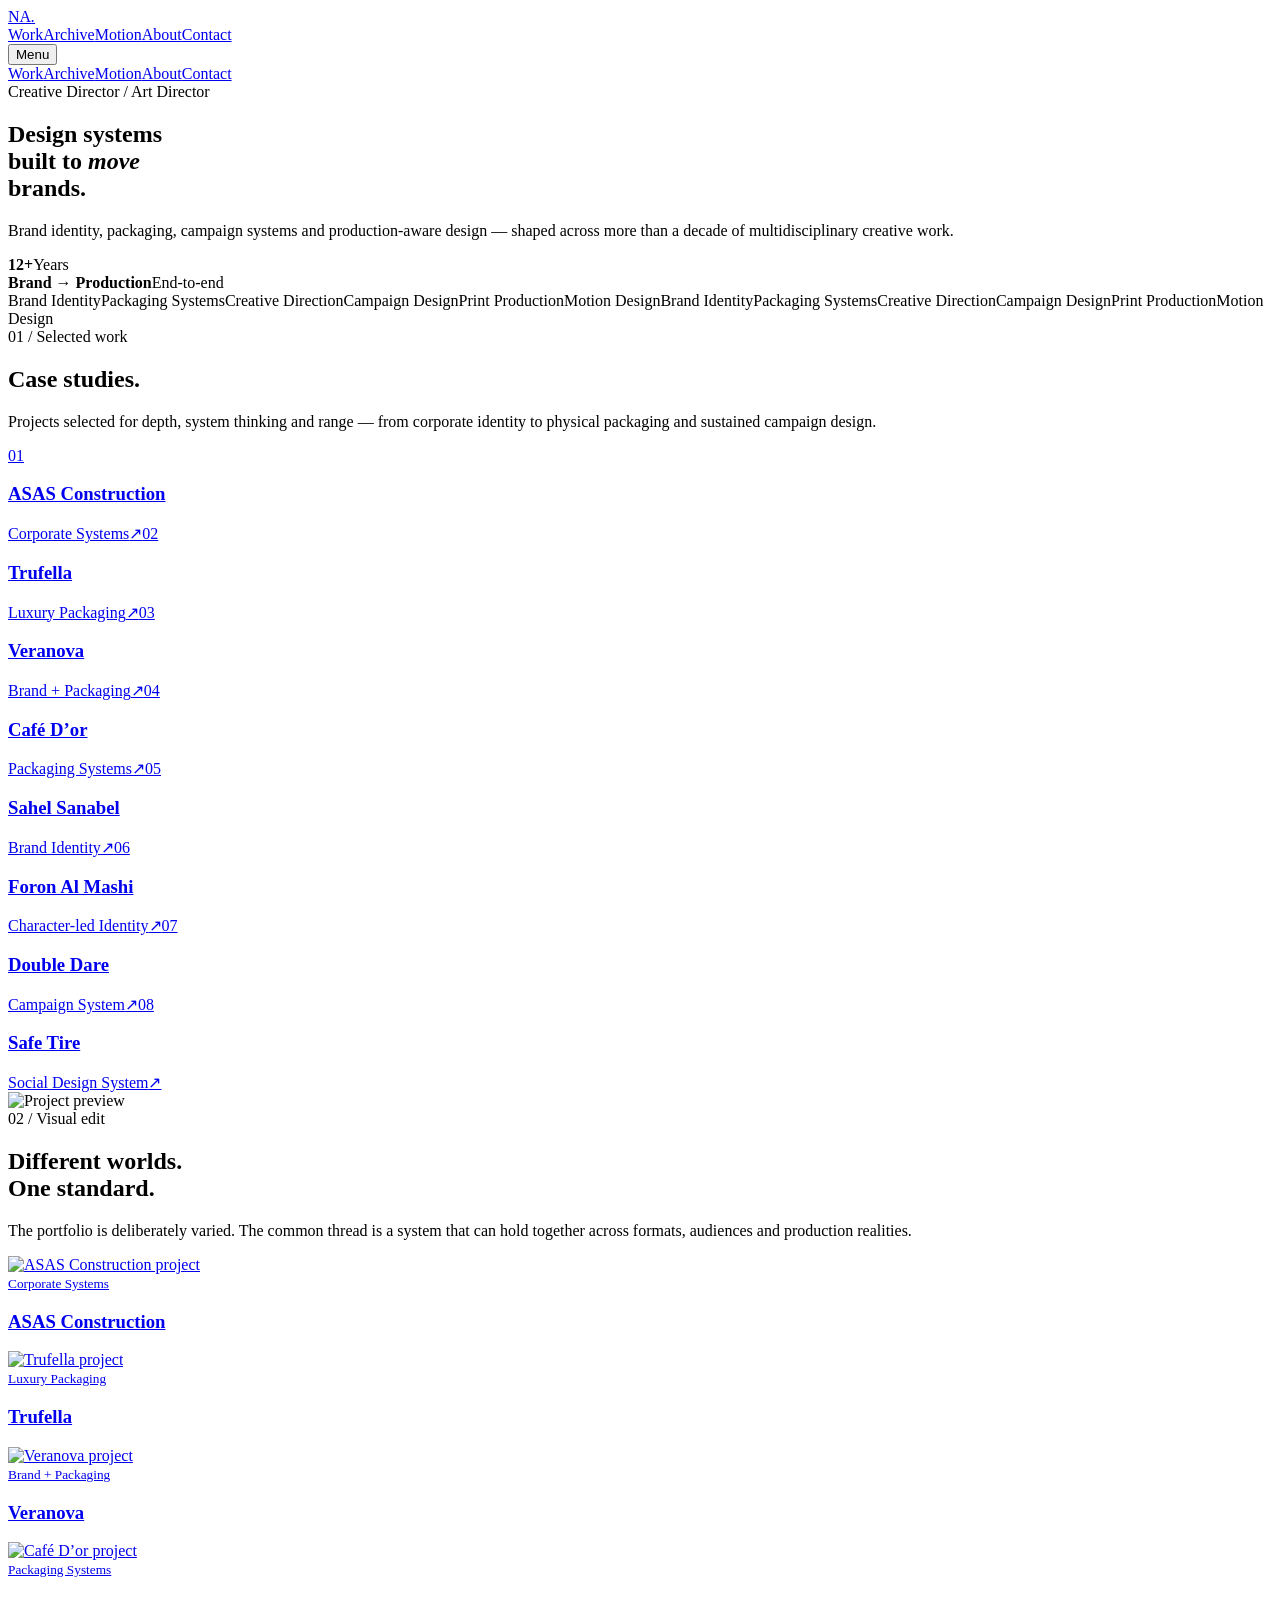
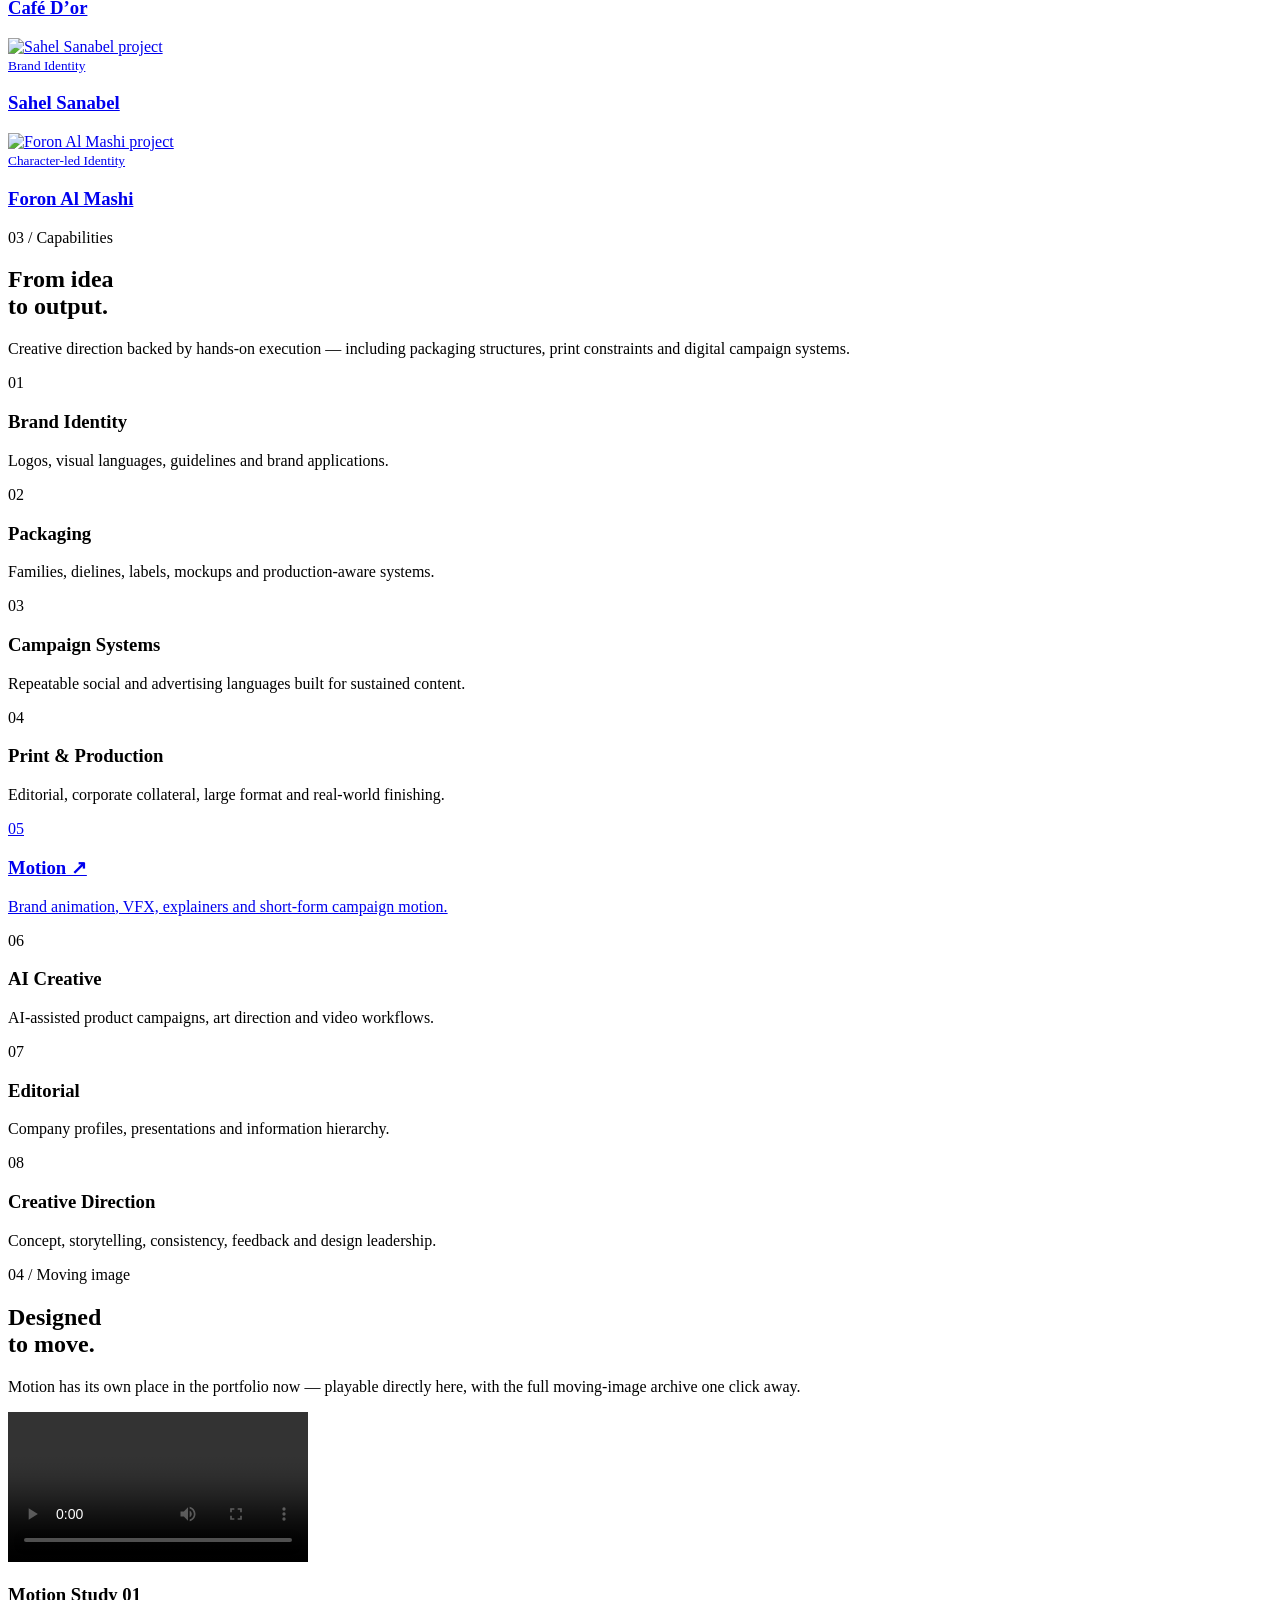
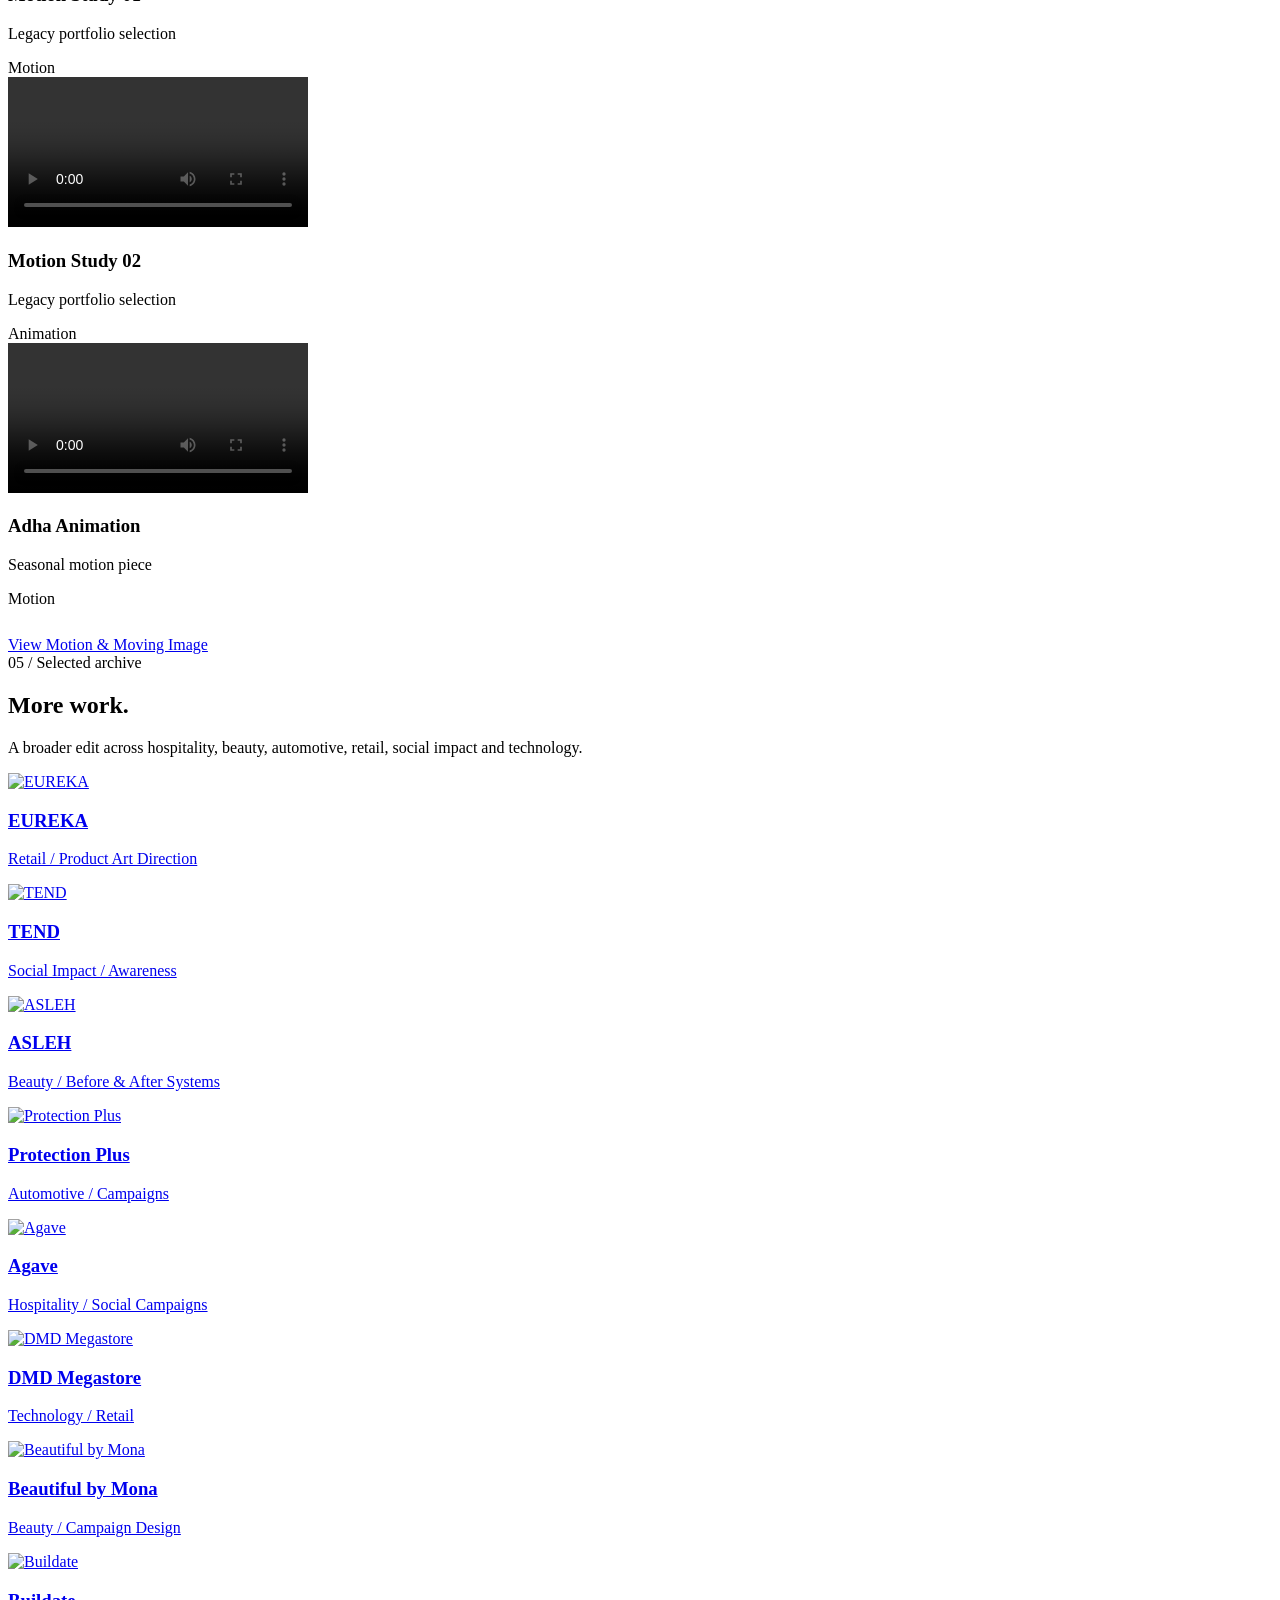
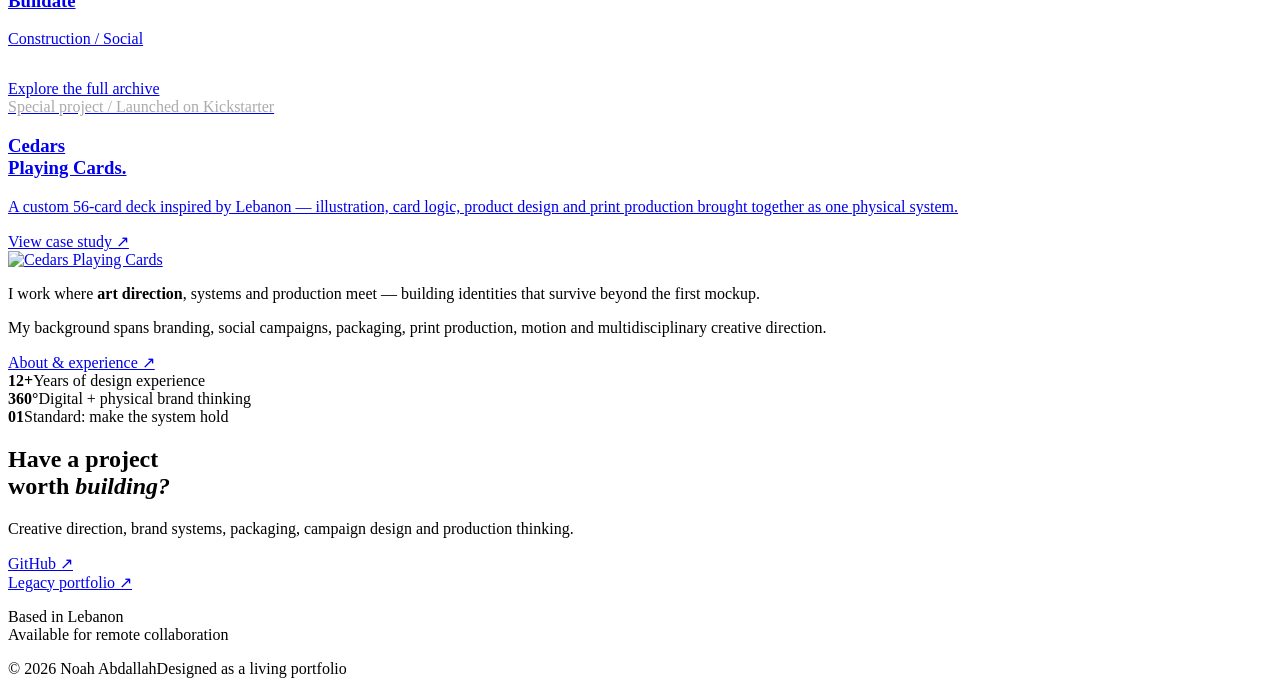
==== index.html @ 5deb1409 "Add files via upload" ====
<!doctype html><html lang="en"><head><meta charset="utf-8"><meta name="viewport" content="width=device-width,initial-scale=1"><title>Noah Abdallah — Creative Director & Art Director</title><meta name="description" content="Portfolio of Noah Abdallah: brand identity, packaging, campaign systems, editorial design and production."><meta name="theme-color" content="#f3f0ea"><link rel="icon" href="assets/favicon.svg" type="image/svg+xml"><link rel="stylesheet" href="assets/css/style.css"><meta property="og:title" content="Noah Abdallah — Creative Director & Art Director"><meta property="og:description" content="Portfolio of Noah Abdallah: brand identity, packaging, campaign systems, editorial design and production."><meta property="og:image" content="assets/img/og-cover.jpg"></head><body><div class="noise"></div><header class="shell nav"><a class="brand" href="index.html">NA<i>.</i></a><nav class="navlinks"><a href="index.html#work">Work</a><a href="archive.html">Archive</a><a href="motion.html">Motion</a><a href="about.html">About</a><a href="index.html#contact">Contact</a></nav><button class="menu-btn" aria-label="Menu">Menu</button></header><nav class="mobile-nav"><a href="index.html#work">Work</a><a href="archive.html">Archive</a><a href="motion.html">Motion</a><a href="about.html">About</a><a href="index.html#contact">Contact</a></nav><main><section class="shell hero"><div><div class="eyebrow">Creative Director / Art Director</div><h1>Design systems<br>built to <em>move</em><br>brands.</h1></div><div></div><div class="hero-foot"><p class="hero-copy">Brand identity, packaging, campaign systems and production-aware design — shaped across more than a decade of multidisciplinary creative work.</p><div class="hero-meta"><div><b>12+</b>Years</div><div><b>Brand → Production</b>End-to-end</div></div></div></section><div class="marquee"><div class="marquee-track"><span>Brand Identity</span><span>Packaging Systems</span><span>Creative Direction</span><span>Campaign Design</span><span>Print Production</span><span>Motion Design</span><span>Brand Identity</span><span>Packaging Systems</span><span>Creative Direction</span><span>Campaign Design</span><span>Print Production</span><span>Motion Design</span></div></div><section class="section shell" id="work"><div class="section-head reveal"><div><div class="section-index">01 / Selected work</div><h2>Case studies.</h2></div><p class="section-intro">Projects selected for depth, system thinking and range — from corporate identity to physical packaging and sustained campaign design.</p></div><div class="project-list"><a class="project-row reveal" href="projects/asas.html" data-preview="assets/img/projects/asas/01-hero.webp"><span class="num">01</span><h3>ASAS Construction</h3><span class="type">Corporate Systems</span><span class="arrow">↗</span></a><a class="project-row reveal" href="projects/trufella.html" data-preview="assets/img/projects/trufella/03-large-box.webp"><span class="num">02</span><h3>Trufella</h3><span class="type">Luxury Packaging</span><span class="arrow">↗</span></a><a class="project-row reveal" href="projects/veranova.html" data-preview="assets/img/projects/veranova/01-hero-packaging.webp"><span class="num">03</span><h3>Veranova</h3><span class="type">Brand + Packaging</span><span class="arrow">↗</span></a><a class="project-row reveal" href="projects/cafe-dor.html" data-preview="assets/img/projects/cafe-dor/01-hero-cups.webp"><span class="num">04</span><h3>Café D’or</h3><span class="type">Packaging Systems</span><span class="arrow">↗</span></a><a class="project-row reveal" href="projects/sahel-sanabel.html" data-preview="assets/img/projects/sahel-sanabel/01-hero.webp"><span class="num">05</span><h3>Sahel Sanabel</h3><span class="type">Brand Identity</span><span class="arrow">↗</span></a><a class="project-row reveal" href="projects/foron-al-mashi.html" data-preview="assets/img/projects/foron-al-mashi/01-hero-system.webp"><span class="num">06</span><h3>Foron Al Mashi</h3><span class="type">Character-led Identity</span><span class="arrow">↗</span></a><a class="project-row reveal" href="projects/double-dare.html" data-preview="assets/img/projects/double-dare/01-watermelon.webp"><span class="num">07</span><h3>Double Dare</h3><span class="type">Campaign System</span><span class="arrow">↗</span></a><a class="project-row reveal" href="projects/safe-tire.html" data-preview="assets/img/projects/safe-tire/01-tire-change.webp"><span class="num">08</span><h3>Safe Tire</h3><span class="type">Social Design System</span><span class="arrow">↗</span></a></div><img class="project-preview" alt="Project preview"></section><section class="section shell"><div class="section-head reveal"><div><div class="section-index">02 / Visual edit</div><h2>Different worlds.<br>One standard.</h2></div><p class="section-intro">The portfolio is deliberately varied. The common thread is a system that can hold together across formats, audiences and production realities.</p></div><div class="feature-grid"><a class="feature-card reveal" href="projects/asas.html"><img loading="lazy" src="assets/img/projects/asas/01-hero.webp" alt="ASAS Construction project"><div class="feature-overlay"><small>Corporate Systems</small><h3>ASAS Construction</h3></div></a><a class="feature-card reveal" href="projects/trufella.html"><img loading="lazy" src="assets/img/projects/trufella/03-large-box.webp" alt="Trufella project"><div class="feature-overlay"><small>Luxury Packaging</small><h3>Trufella</h3></div></a><a class="feature-card reveal" href="projects/veranova.html"><img loading="lazy" src="assets/img/projects/veranova/01-hero-packaging.webp" alt="Veranova project"><div class="feature-overlay"><small>Brand + Packaging</small><h3>Veranova</h3></div></a><a class="feature-card reveal" href="projects/cafe-dor.html"><img loading="lazy" src="assets/img/projects/cafe-dor/01-hero-cups.webp" alt="Café D’or project"><div class="feature-overlay"><small>Packaging Systems</small><h3>Café D’or</h3></div></a><a class="feature-card reveal" href="projects/sahel-sanabel.html"><img loading="lazy" src="assets/img/projects/sahel-sanabel/01-hero.webp" alt="Sahel Sanabel project"><div class="feature-overlay"><small>Brand Identity</small><h3>Sahel Sanabel</h3></div></a><a class="feature-card reveal" href="projects/foron-al-mashi.html"><img loading="lazy" src="assets/img/projects/foron-al-mashi/01-hero-system.webp" alt="Foron Al Mashi project"><div class="feature-overlay"><small>Character-led Identity</small><h3>Foron Al Mashi</h3></div></a></div></section><section class="section shell"><div class="section-head reveal"><div><div class="section-index">03 / Capabilities</div><h2>From idea<br>to output.</h2></div><p class="section-intro">Creative direction backed by hands-on execution — including packaging structures, print constraints and digital campaign systems.</p></div><div class="capabilities"><div class="cap reveal"><span class="n">01</span><div><h3>Brand Identity</h3><p>Logos, visual languages, guidelines and brand applications.</p></div></div><div class="cap reveal"><span class="n">02</span><div><h3>Packaging</h3><p>Families, dielines, labels, mockups and production-aware systems.</p></div></div><div class="cap reveal"><span class="n">03</span><div><h3>Campaign Systems</h3><p>Repeatable social and advertising languages built for sustained content.</p></div></div><div class="cap reveal"><span class="n">04</span><div><h3>Print & Production</h3><p>Editorial, corporate collateral, large format and real-world finishing.</p></div></div><a class="cap reveal" href="motion.html"><span class="n">05</span><div><h3>Motion ↗</h3><p>Brand animation, VFX, explainers and short-form campaign motion.</p></div></a><div class="cap reveal"><span class="n">06</span><div><h3>AI Creative</h3><p>AI-assisted product campaigns, art direction and video workflows.</p></div></div><div class="cap reveal"><span class="n">07</span><div><h3>Editorial</h3><p>Company profiles, presentations and information hierarchy.</p></div></div><div class="cap reveal"><span class="n">08</span><div><h3>Creative Direction</h3><p>Concept, storytelling, consistency, feedback and design leadership.</p></div></div></div></section><section class="section shell" id="motion"><div class="section-head reveal"><div><div class="section-index">04 / Moving image</div><h2>Designed<br>to move.</h2></div><p class="section-intro">Motion has its own place in the portfolio now — playable directly here, with the full moving-image archive one click away.</p></div><div class="motion-showcase"><article class="motion-card featured reveal"><div class="motion-media"><video controls playsinline preload="metadata" src="https://kozoo7.github.io/my-portfolio/1st-.mp4"></video></div><div class="motion-info"><div><h3>Motion Study 01</h3><p>Legacy portfolio selection</p></div><span class="motion-badge">Motion</span></div></article><article class="motion-card reveal"><div class="motion-media"><video controls playsinline preload="metadata" src="https://kozoo7.github.io/my-portfolio/ADD_3.mp4"></video></div><div class="motion-info"><div><h3>Motion Study 02</h3><p>Legacy portfolio selection</p></div><span class="motion-badge">Animation</span></div></article><article class="motion-card reveal"><div class="motion-media"><video controls playsinline preload="metadata" src="https://kozoo7.github.io/my-portfolio/Adha%20Animation%202.mp4"></video></div><div class="motion-info"><div><h3>Adha Animation</h3><p>Seasonal motion piece</p></div><span class="motion-badge">Motion</span></div></article></div><div style="margin-top:28px"><a class="button dark" href="motion.html"><span class="dot"></span>View Motion & Moving Image</a></div></section><section class="section shell"><div class="section-head reveal"><div><div class="section-index">05 / Selected archive</div><h2>More work.</h2></div><p class="section-intro">A broader edit across hospitality, beauty, automotive, retail, social impact and technology.</p></div><div class="archive-grid"><a class="archive-card reveal" href="archive.html#eurika"><div class="thumb"><img loading="lazy" src="assets/img/projects/eurika/01-decor-01.webp" alt="EUREKA"></div><div class="archive-info"><h3>EUREKA</h3><p>Retail / Product Art Direction</p></div></a><a class="archive-card reveal" href="archive.html#tend"><div class="thumb"><img loading="lazy" src="assets/img/projects/tend/01-awareness-01.webp" alt="TEND"></div><div class="archive-info"><h3>TEND</h3><p>Social Impact / Awareness</p></div></a><a class="archive-card reveal" href="archive.html#asleh"><div class="thumb"><img loading="lazy" src="assets/img/projects/asleh/01-microblading.webp" alt="ASLEH"></div><div class="archive-info"><h3>ASLEH</h3><p>Beauty / Before & After Systems</p></div></a><a class="archive-card reveal" href="archive.html#protection-plus"><div class="thumb"><img loading="lazy" src="assets/img/projects/protection-plus/01-ppf.webp" alt="Protection Plus"></div><div class="archive-info"><h3>Protection Plus</h3><p>Automotive / Campaigns</p></div></a><a class="archive-card reveal" href="archive.html#agave"><div class="thumb"><img loading="lazy" src="assets/img/projects/agave/01-campaign-01.webp" alt="Agave"></div><div class="archive-info"><h3>Agave</h3><p>Hospitality / Social Campaigns</p></div></a><a class="archive-card reveal" href="archive.html#dmd"><div class="thumb"><img loading="lazy" src="assets/img/projects/dmd/01-meta-quest.webp" alt="DMD Megastore"></div><div class="archive-info"><h3>DMD Megastore</h3><p>Technology / Retail</p></div></a><a class="archive-card reveal" href="archive.html#beautiful-mona"><div class="thumb"><img loading="lazy" src="assets/img/projects/beautiful-mona/01-hair-01.webp" alt="Beautiful by Mona"></div><div class="archive-info"><h3>Beautiful by Mona</h3><p>Beauty / Campaign Design</p></div></a><a class="archive-card reveal" href="archive.html#buildate"><div class="thumb"><img loading="lazy" src="assets/img/projects/buildate/01-poster.webp" alt="Buildate"></div><div class="archive-info"><h3>Buildate</h3><p>Construction / Social</p></div></a></div><div style="margin-top:32px"><a class="button dark" href="archive.html"><span class="dot"></span>Explore the full archive</a></div></section><section class="section shell"><a class="special reveal cedars-feature" href="playing-cards.html"><div class="special-copy"><div><div class="section-index" style="color:#aaa">Special project / Launched on Kickstarter</div><h3>Cedars<br>Playing Cards.</h3><p>A custom 56-card deck inspired by Lebanon — illustration, card logic, product design and print production brought together as one physical system.</p></div><span class="button">View case study ↗</span></div><div class="special-visual cedars-feature-visual"><img src="https://www.playingcards.net/assets/images/Premium%20Gilded%20Cedar%20Playing%20Cards%205.png" alt="Cedars Playing Cards" referrerpolicy="no-referrer"></div></a></section><section class="section shell"><div class="about-grid"><p class="big-copy reveal">I work where <strong>art direction</strong>, systems and production meet — building identities that survive beyond the first mockup.</p><div class="about-side reveal"><p>My background spans branding, social campaigns, packaging, print production, motion and multidisciplinary creative direction.</p><a class="button" href="about.html">About & experience ↗</a></div></div><div class="stats reveal"><div class="stat"><b>12+</b><span>Years of design experience</span></div><div class="stat"><b>360°</b><span>Digital + physical brand thinking</span></div><div class="stat"><b>01</b><span>Standard: make the system hold</span></div></div></section></main><footer class="footer" id="contact"><div class="shell"><h2>Have a project<br>worth <i>building?</i></h2><div class="footer-grid"><div><p>Creative direction, brand systems, packaging, campaign design and production thinking.</p></div><div><a href="https://github.com/kozoo7" target="_blank" rel="noreferrer">GitHub ↗</a><br><a href="https://kozoo7.github.io/my-portfolio/" target="_blank" rel="noreferrer">Legacy portfolio ↗</a></div><div><p>Based in Lebanon<br>Available for remote collaboration</p></div></div><div class="footer-bottom"><span>© 2026 Noah Abdallah</span><span>Designed as a living portfolio</span></div></div></footer><script src="assets/js/main.js"></script></body></html>
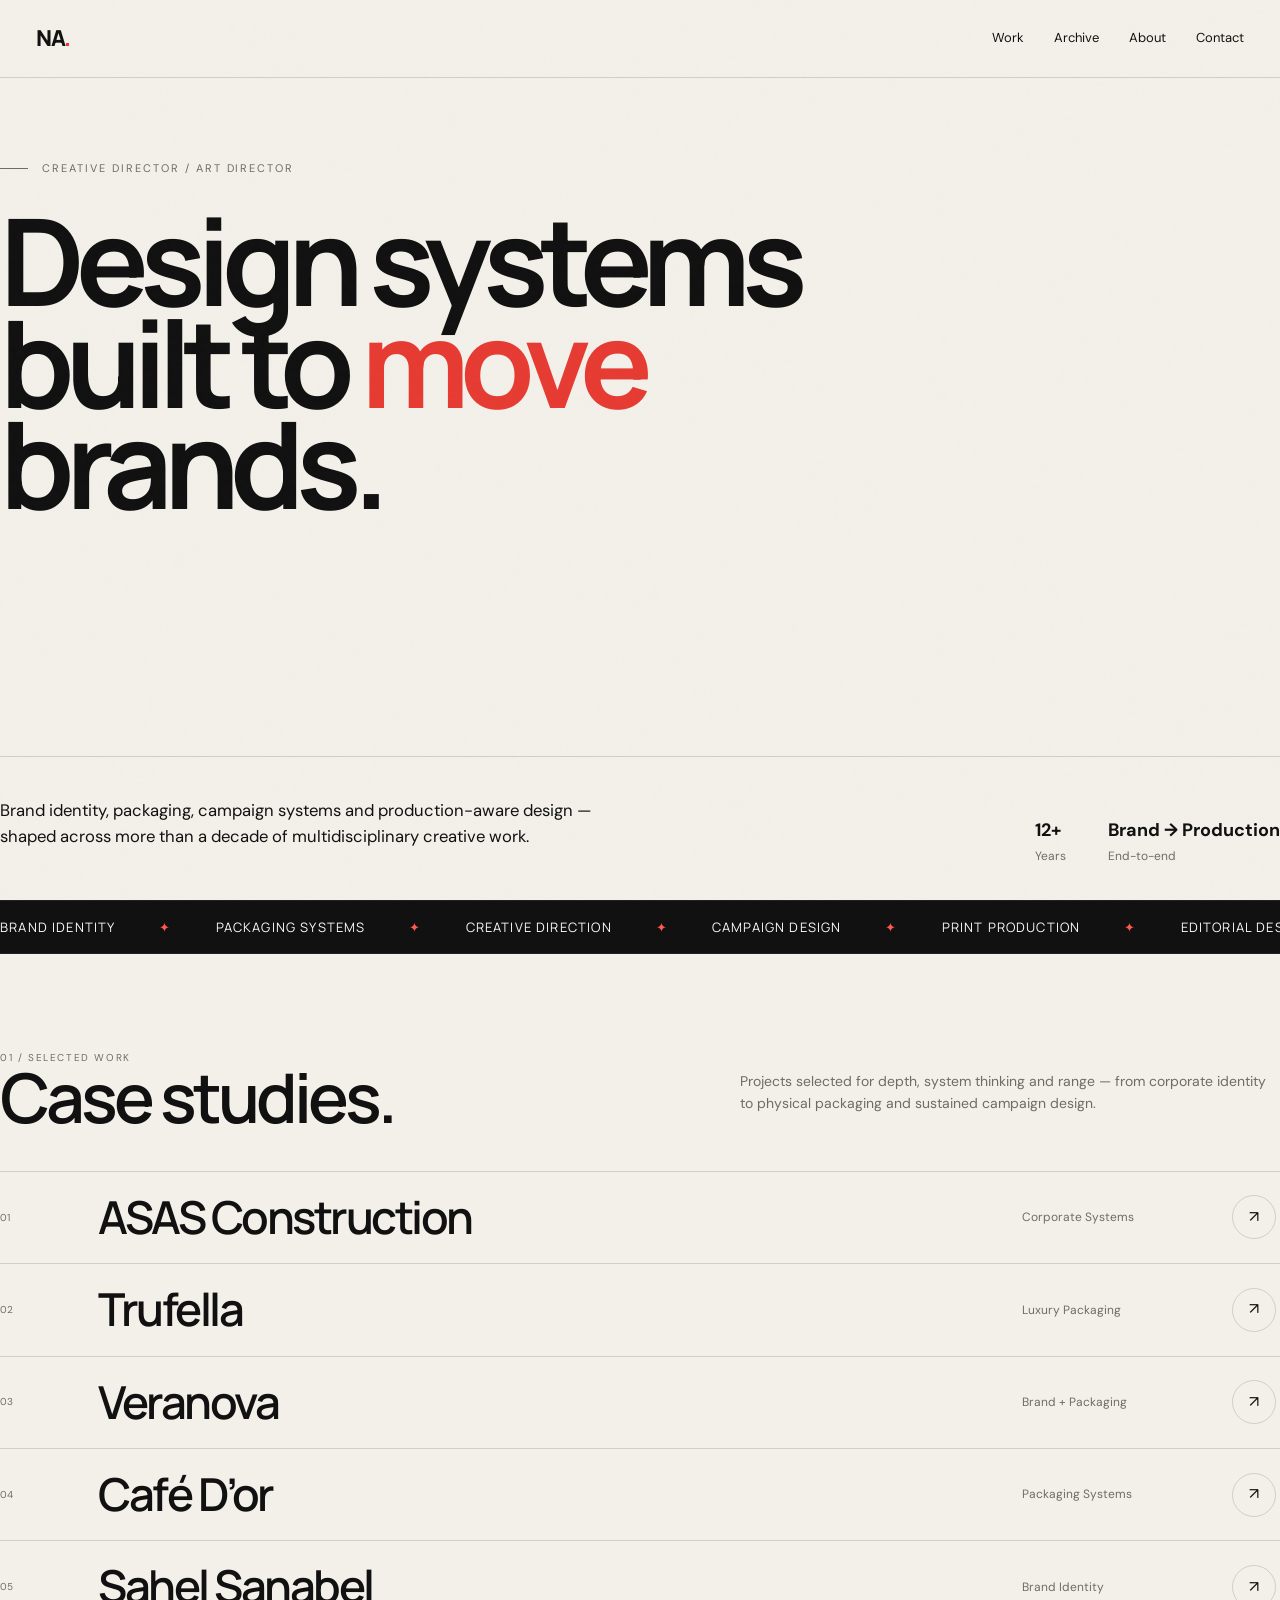
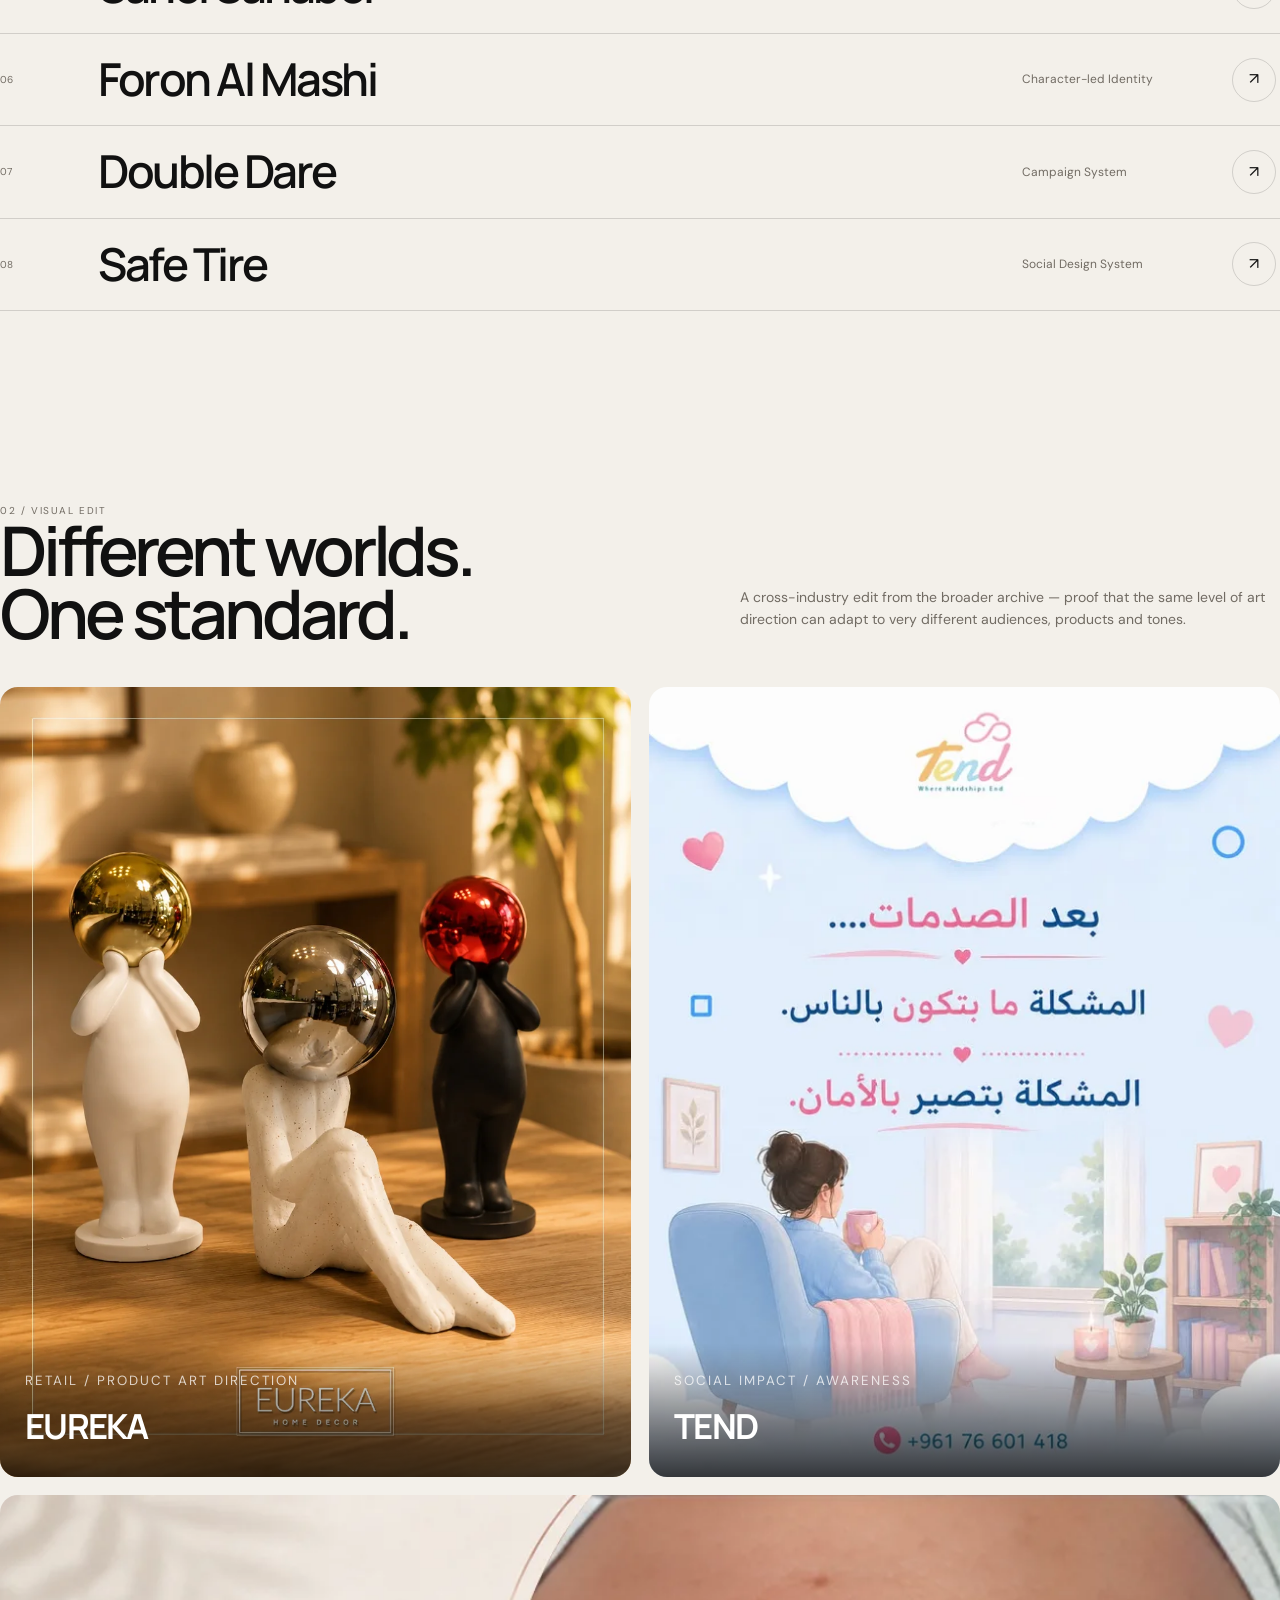
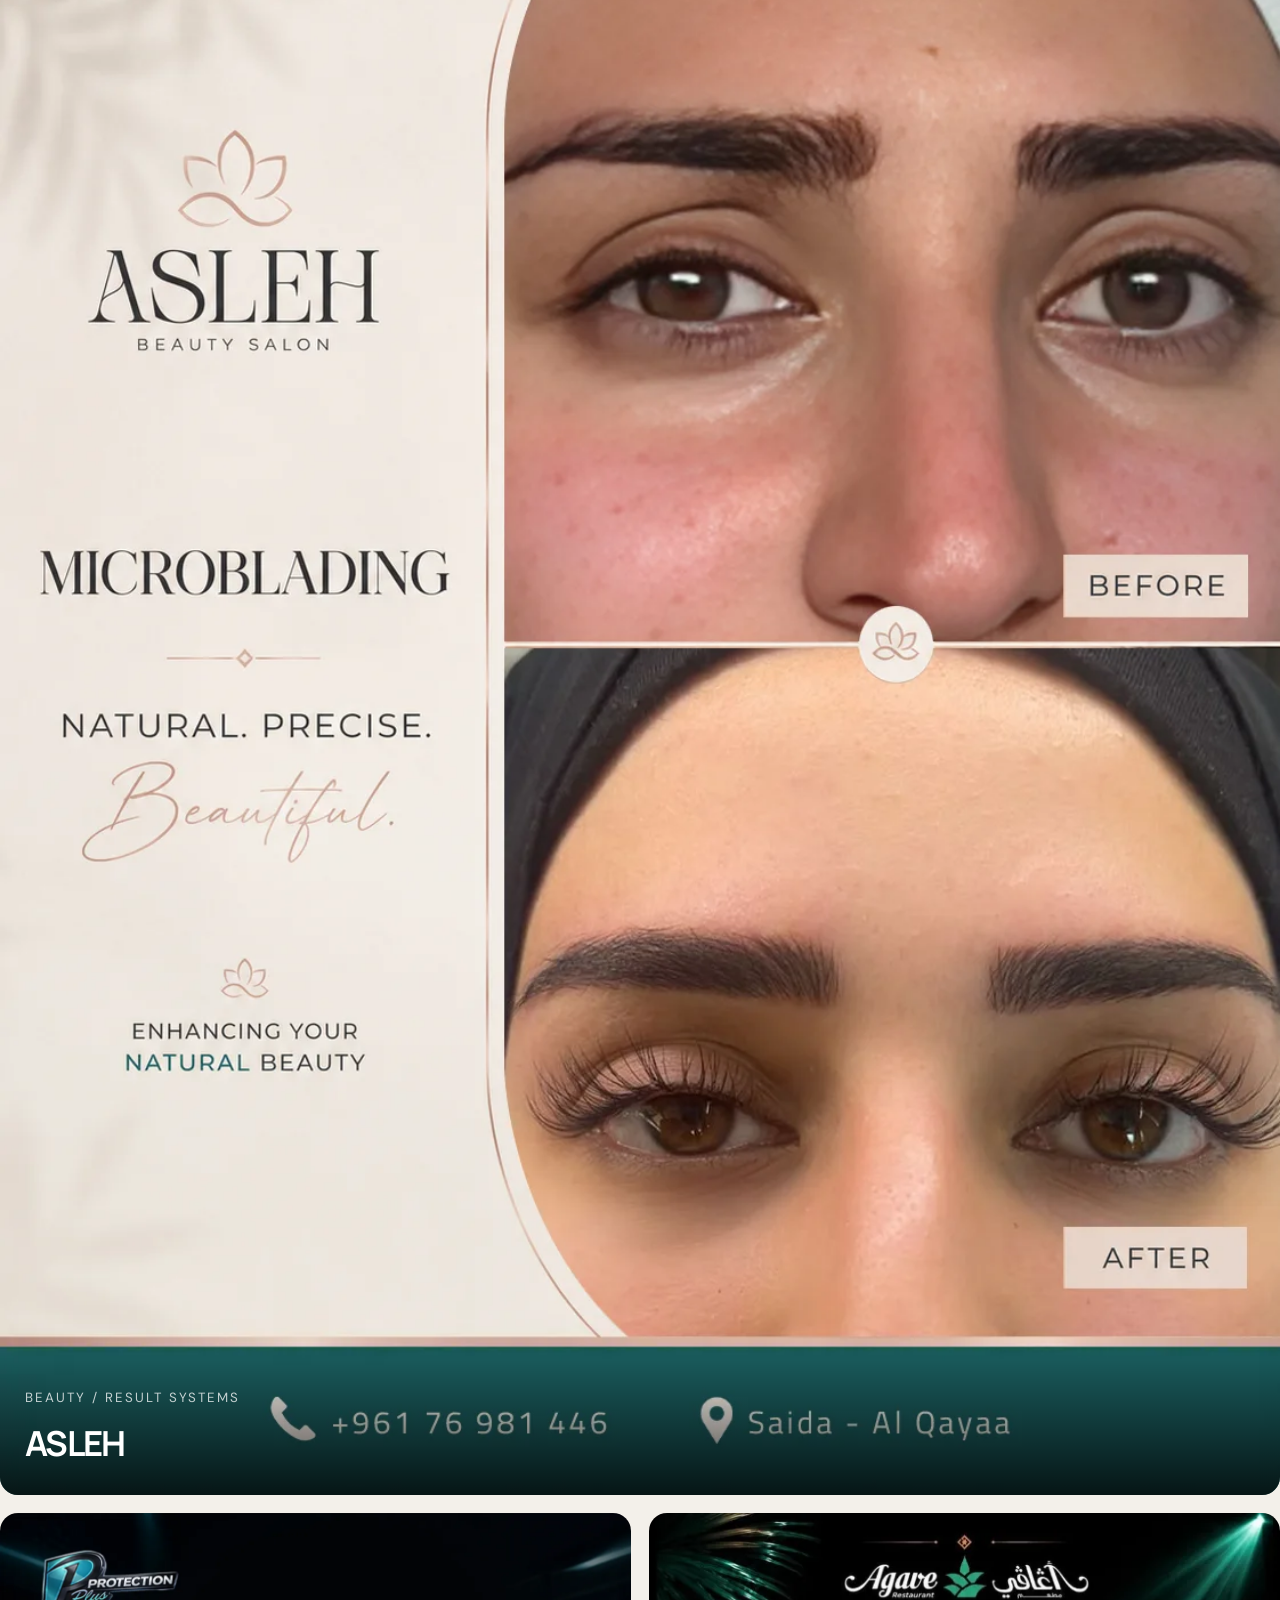
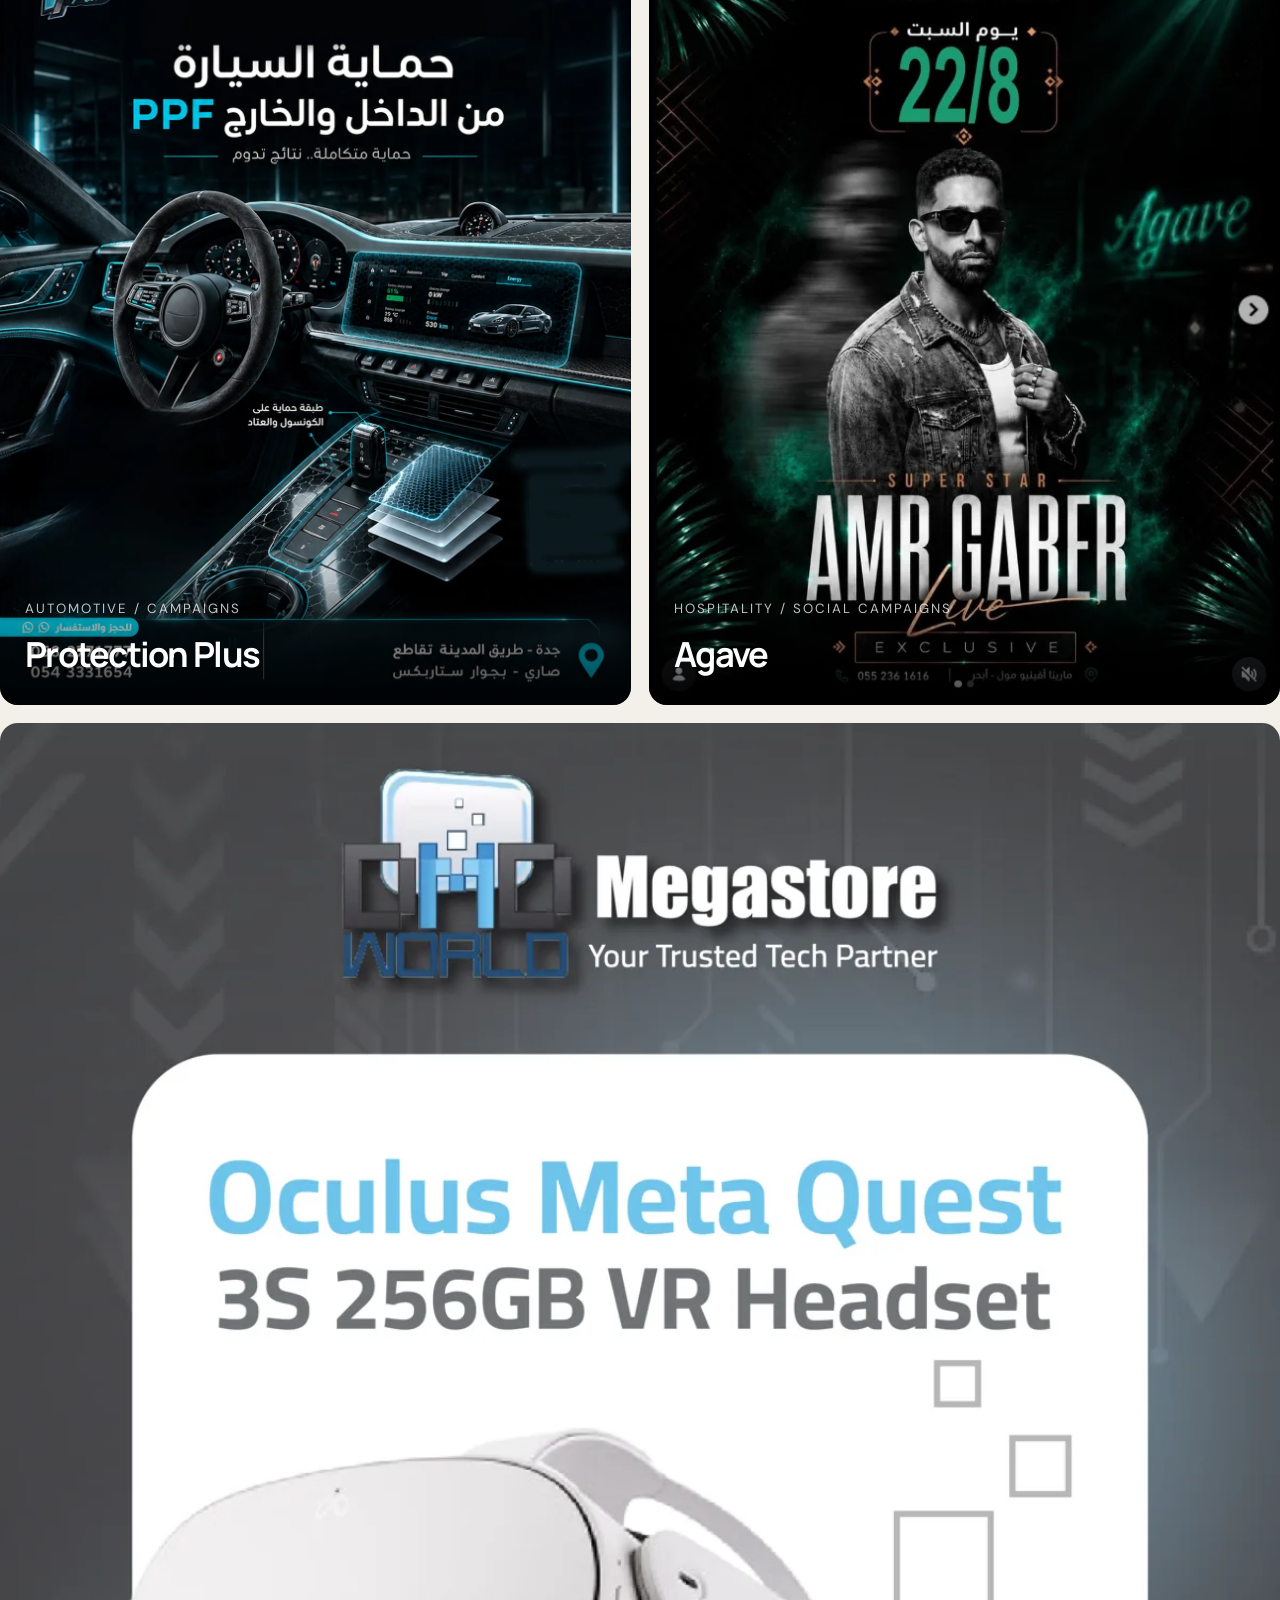
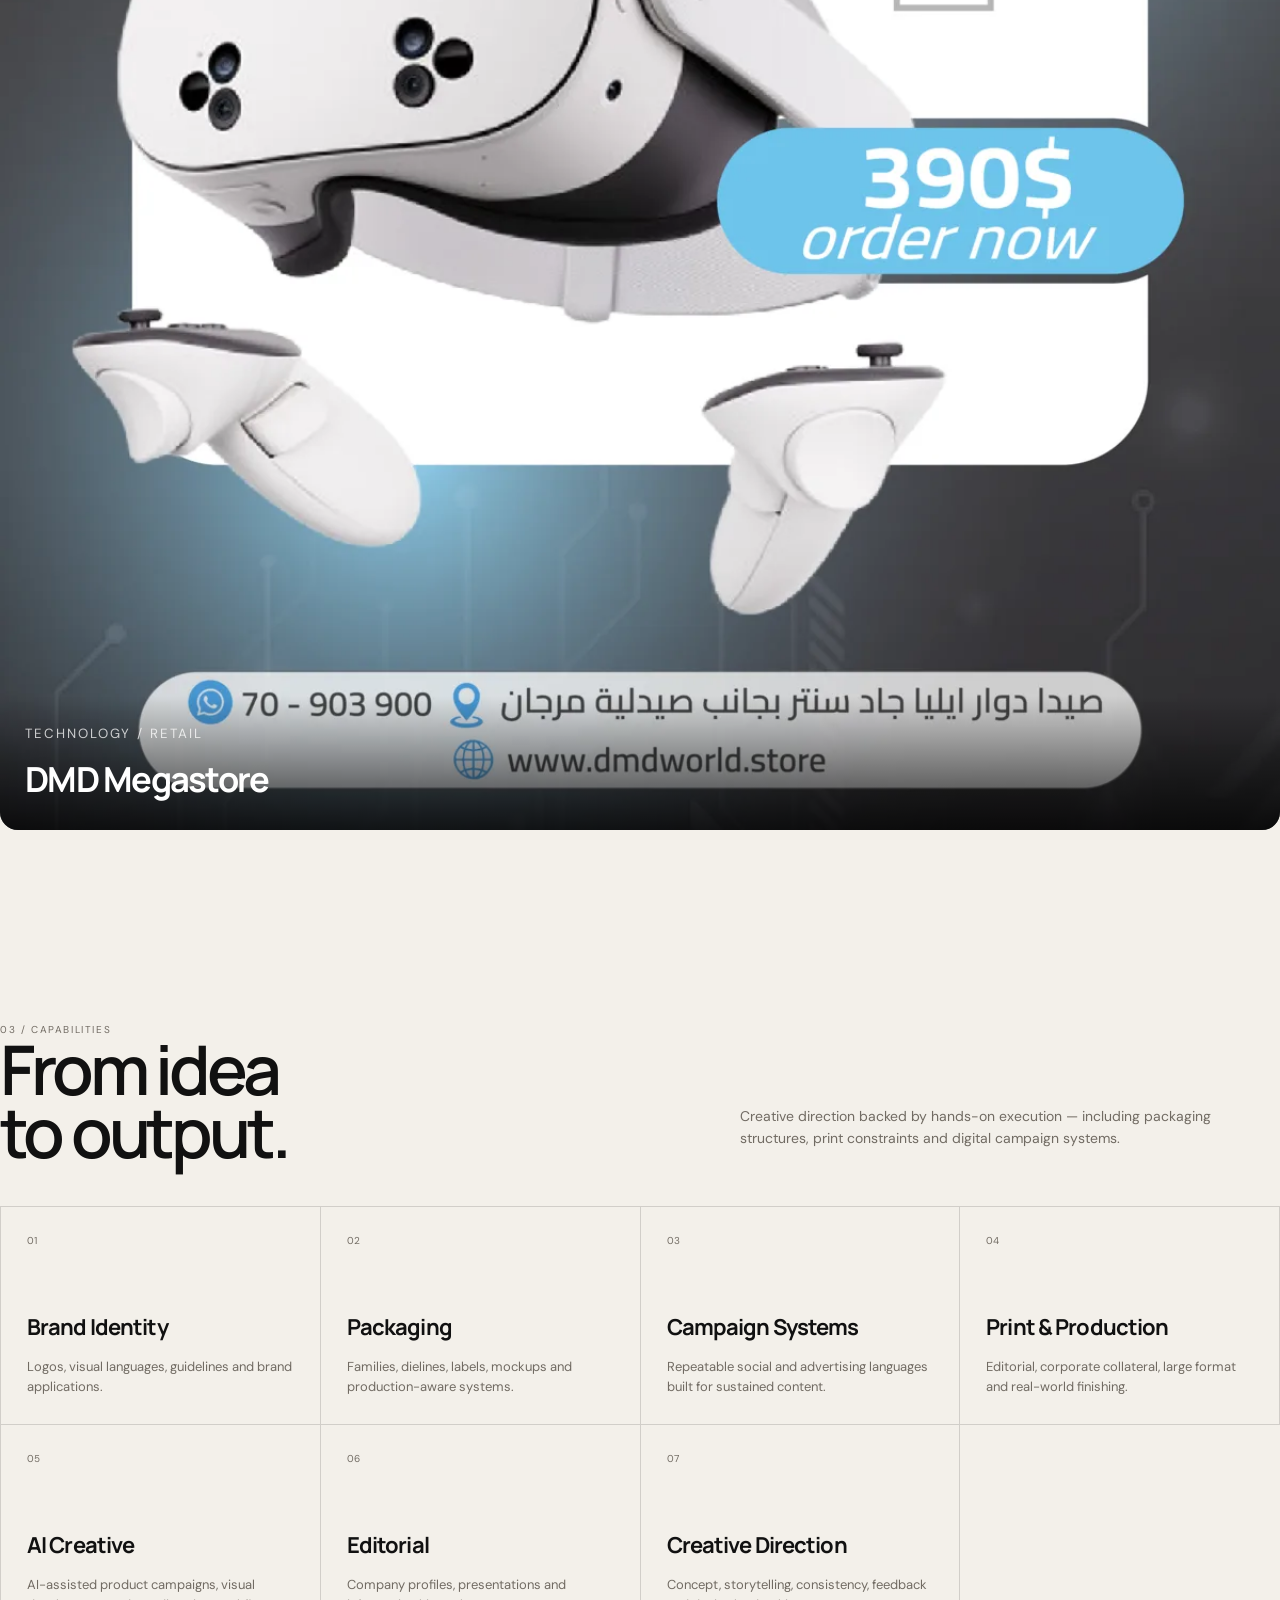
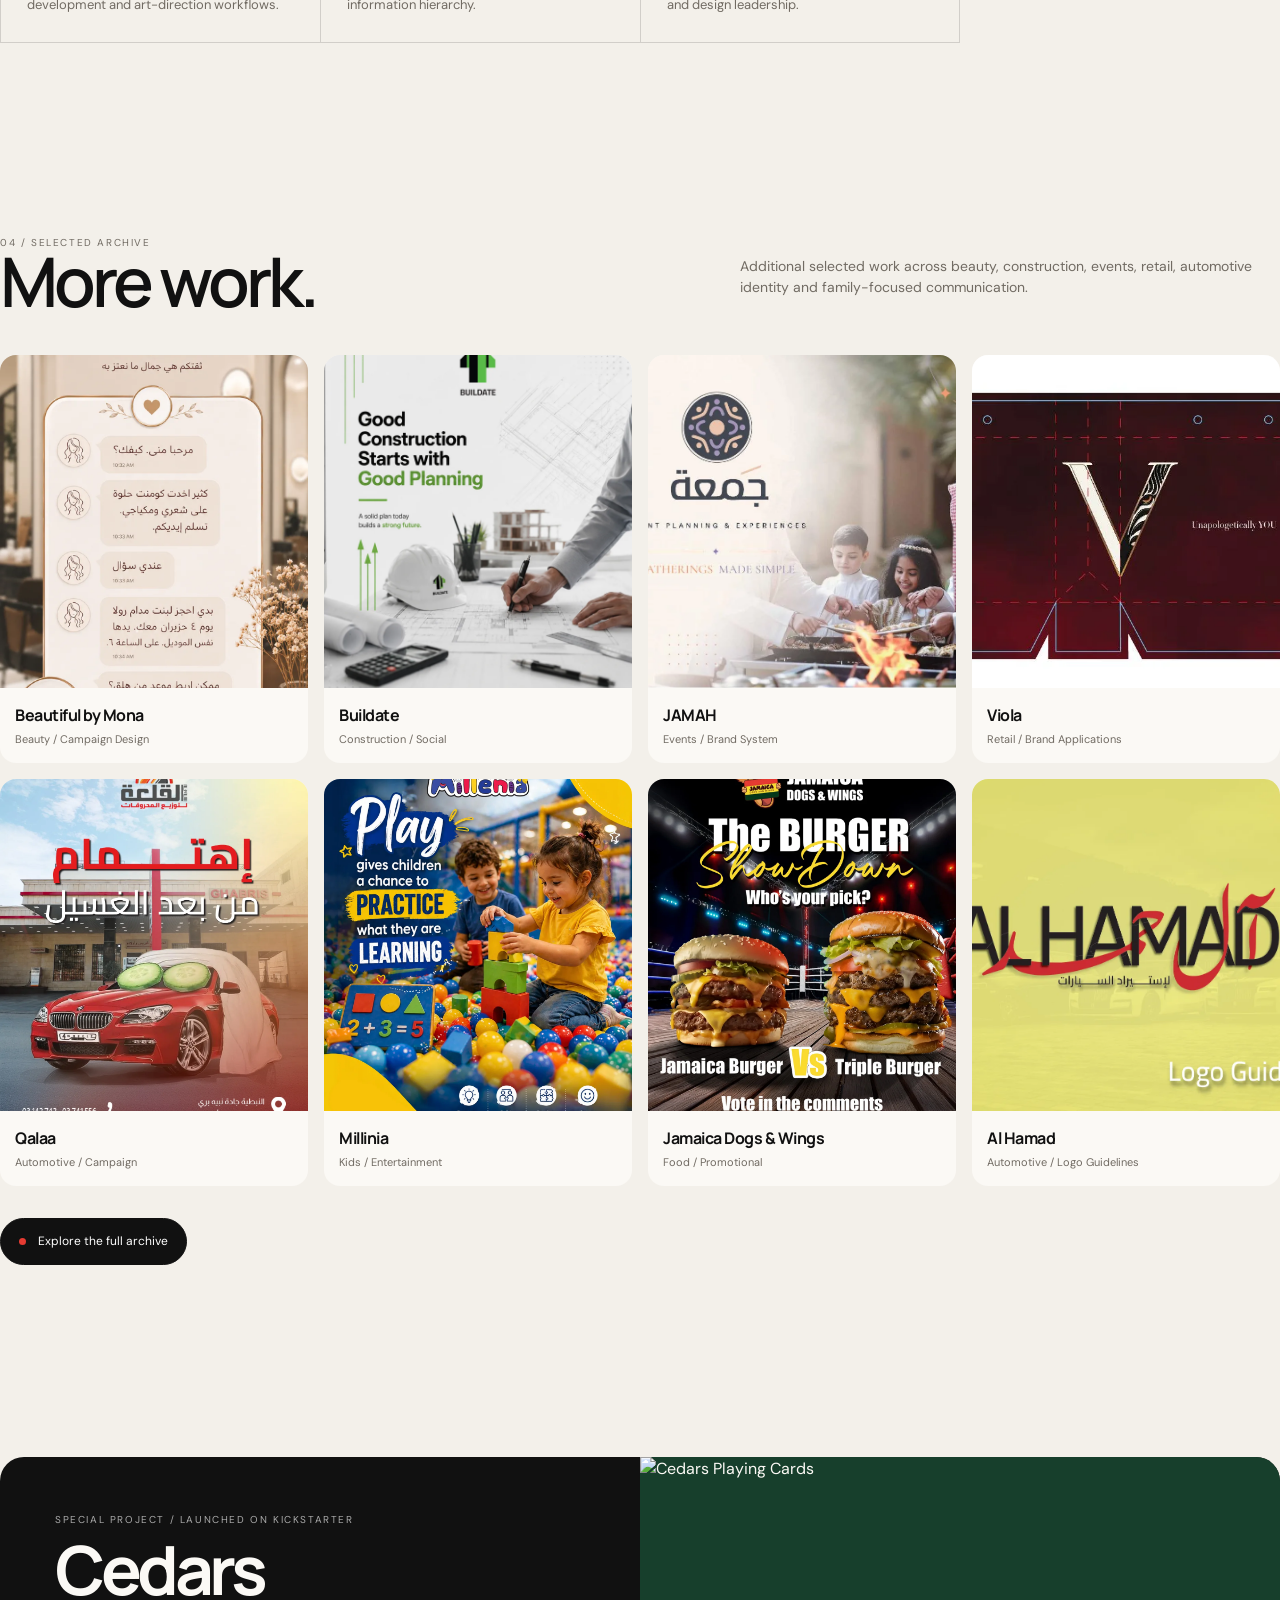
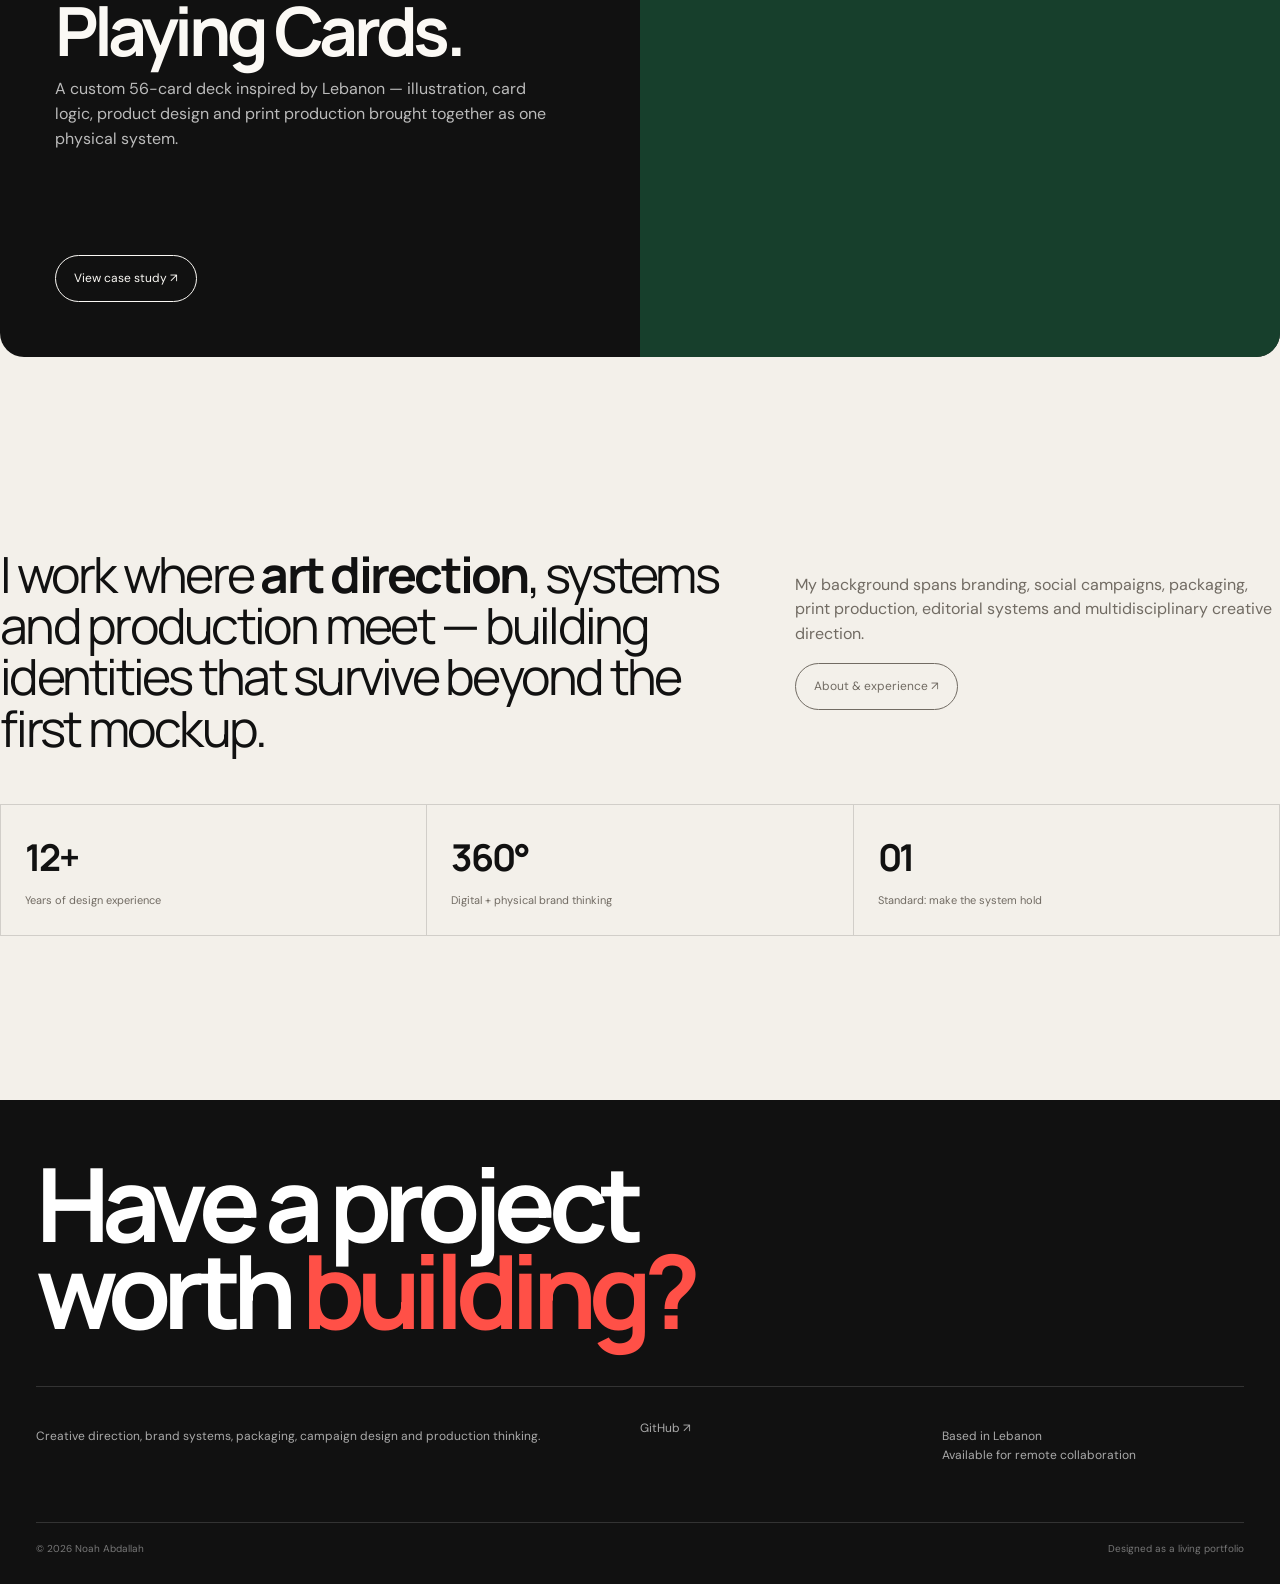
==== commit a3bbdc0a: "Add files via upload" ====
--- a/index.html
+++ b/index.html
@@ -1 +1,3 @@
-<!doctype html><html lang="en"><head><meta charset="utf-8"><meta name="viewport" content="width=device-width,initial-scale=1"><title>Noah Abdallah — Creative Director & Art Director</title><meta name="description" content="Portfolio of Noah Abdallah: brand identity, packaging, campaign systems, editorial design and production."><meta name="theme-color" content="#f3f0ea"><link rel="icon" href="assets/favicon.svg" type="image/svg+xml"><link rel="stylesheet" href="assets/css/style.css"><meta property="og:title" content="Noah Abdallah — Creative Director & Art Director"><meta property="og:description" content="Portfolio of Noah Abdallah: brand identity, packaging, campaign systems, editorial design and production."><meta property="og:image" content="assets/img/og-cover.jpg"></head><body><div class="noise"></div><header class="shell nav"><a class="brand" href="index.html">NA<i>.</i></a><nav class="navlinks"><a href="index.html#work">Work</a><a href="archive.html">Archive</a><a href="motion.html">Motion</a><a href="about.html">About</a><a href="index.html#contact">Contact</a></nav><button class="menu-btn" aria-label="Menu">Menu</button></header><nav class="mobile-nav"><a href="index.html#work">Work</a><a href="archive.html">Archive</a><a href="motion.html">Motion</a><a href="about.html">About</a><a href="index.html#contact">Contact</a></nav><main><section class="shell hero"><div><div class="eyebrow">Creative Director / Art Director</div><h1>Design systems<br>built to <em>move</em><br>brands.</h1></div><div></div><div class="hero-foot"><p class="hero-copy">Brand identity, packaging, campaign systems and production-aware design — shaped across more than a decade of multidisciplinary creative work.</p><div class="hero-meta"><div><b>12+</b>Years</div><div><b>Brand → Production</b>End-to-end</div></div></div></section><div class="marquee"><div class="marquee-track"><span>Brand Identity</span><span>Packaging Systems</span><span>Creative Direction</span><span>Campaign Design</span><span>Print Production</span><span>Motion Design</span><span>Brand Identity</span><span>Packaging Systems</span><span>Creative Direction</span><span>Campaign Design</span><span>Print Production</span><span>Motion Design</span></div></div><section class="section shell" id="work"><div class="section-head reveal"><div><div class="section-index">01 / Selected work</div><h2>Case studies.</h2></div><p class="section-intro">Projects selected for depth, system thinking and range — from corporate identity to physical packaging and sustained campaign design.</p></div><div class="project-list"><a class="project-row reveal" href="projects/asas.html" data-preview="assets/img/projects/asas/01-hero.webp"><span class="num">01</span><h3>ASAS Construction</h3><span class="type">Corporate Systems</span><span class="arrow">↗</span></a><a class="project-row reveal" href="projects/trufella.html" data-preview="assets/img/projects/trufella/03-large-box.webp"><span class="num">02</span><h3>Trufella</h3><span class="type">Luxury Packaging</span><span class="arrow">↗</span></a><a class="project-row reveal" href="projects/veranova.html" data-preview="assets/img/projects/veranova/01-hero-packaging.webp"><span class="num">03</span><h3>Veranova</h3><span class="type">Brand + Packaging</span><span class="arrow">↗</span></a><a class="project-row reveal" href="projects/cafe-dor.html" data-preview="assets/img/projects/cafe-dor/01-hero-cups.webp"><span class="num">04</span><h3>Café D’or</h3><span class="type">Packaging Systems</span><span class="arrow">↗</span></a><a class="project-row reveal" href="projects/sahel-sanabel.html" data-preview="assets/img/projects/sahel-sanabel/01-hero.webp"><span class="num">05</span><h3>Sahel Sanabel</h3><span class="type">Brand Identity</span><span class="arrow">↗</span></a><a class="project-row reveal" href="projects/foron-al-mashi.html" data-preview="assets/img/projects/foron-al-mashi/01-hero-system.webp"><span class="num">06</span><h3>Foron Al Mashi</h3><span class="type">Character-led Identity</span><span class="arrow">↗</span></a><a class="project-row reveal" href="projects/double-dare.html" data-preview="assets/img/projects/double-dare/01-watermelon.webp"><span class="num">07</span><h3>Double Dare</h3><span class="type">Campaign System</span><span class="arrow">↗</span></a><a class="project-row reveal" href="projects/safe-tire.html" data-preview="assets/img/projects/safe-tire/01-tire-change.webp"><span class="num">08</span><h3>Safe Tire</h3><span class="type">Social Design System</span><span class="arrow">↗</span></a></div><img class="project-preview" alt="Project preview"></section><section class="section shell"><div class="section-head reveal"><div><div class="section-index">02 / Visual edit</div><h2>Different worlds.<br>One standard.</h2></div><p class="section-intro">The portfolio is deliberately varied. The common thread is a system that can hold together across formats, audiences and production realities.</p></div><div class="feature-grid"><a class="feature-card reveal" href="projects/asas.html"><img loading="lazy" src="assets/img/projects/asas/01-hero.webp" alt="ASAS Construction project"><div class="feature-overlay"><small>Corporate Systems</small><h3>ASAS Construction</h3></div></a><a class="feature-card reveal" href="projects/trufella.html"><img loading="lazy" src="assets/img/projects/trufella/03-large-box.webp" alt="Trufella project"><div class="feature-overlay"><small>Luxury Packaging</small><h3>Trufella</h3></div></a><a class="feature-card reveal" href="projects/veranova.html"><img loading="lazy" src="assets/img/projects/veranova/01-hero-packaging.webp" alt="Veranova project"><div class="feature-overlay"><small>Brand + Packaging</small><h3>Veranova</h3></div></a><a class="feature-card reveal" href="projects/cafe-dor.html"><img loading="lazy" src="assets/img/projects/cafe-dor/01-hero-cups.webp" alt="Café D’or project"><div class="feature-overlay"><small>Packaging Systems</small><h3>Café D’or</h3></div></a><a class="feature-card reveal" href="projects/sahel-sanabel.html"><img loading="lazy" src="assets/img/projects/sahel-sanabel/01-hero.webp" alt="Sahel Sanabel project"><div class="feature-overlay"><small>Brand Identity</small><h3>Sahel Sanabel</h3></div></a><a class="feature-card reveal" href="projects/foron-al-mashi.html"><img loading="lazy" src="assets/img/projects/foron-al-mashi/01-hero-system.webp" alt="Foron Al Mashi project"><div class="feature-overlay"><small>Character-led Identity</small><h3>Foron Al Mashi</h3></div></a></div></section><section class="section shell"><div class="section-head reveal"><div><div class="section-index">03 / Capabilities</div><h2>From idea<br>to output.</h2></div><p class="section-intro">Creative direction backed by hands-on execution — including packaging structures, print constraints and digital campaign systems.</p></div><div class="capabilities"><div class="cap reveal"><span class="n">01</span><div><h3>Brand Identity</h3><p>Logos, visual languages, guidelines and brand applications.</p></div></div><div class="cap reveal"><span class="n">02</span><div><h3>Packaging</h3><p>Families, dielines, labels, mockups and production-aware systems.</p></div></div><div class="cap reveal"><span class="n">03</span><div><h3>Campaign Systems</h3><p>Repeatable social and advertising languages built for sustained content.</p></div></div><div class="cap reveal"><span class="n">04</span><div><h3>Print & Production</h3><p>Editorial, corporate collateral, large format and real-world finishing.</p></div></div><a class="cap reveal" href="motion.html"><span class="n">05</span><div><h3>Motion ↗</h3><p>Brand animation, VFX, explainers and short-form campaign motion.</p></div></a><div class="cap reveal"><span class="n">06</span><div><h3>AI Creative</h3><p>AI-assisted product campaigns, art direction and video workflows.</p></div></div><div class="cap reveal"><span class="n">07</span><div><h3>Editorial</h3><p>Company profiles, presentations and information hierarchy.</p></div></div><div class="cap reveal"><span class="n">08</span><div><h3>Creative Direction</h3><p>Concept, storytelling, consistency, feedback and design leadership.</p></div></div></div></section><section class="section shell" id="motion"><div class="section-head reveal"><div><div class="section-index">04 / Moving image</div><h2>Designed<br>to move.</h2></div><p class="section-intro">Motion has its own place in the portfolio now — playable directly here, with the full moving-image archive one click away.</p></div><div class="motion-showcase"><article class="motion-card featured reveal"><div class="motion-media"><video controls playsinline preload="metadata" src="https://kozoo7.github.io/my-portfolio/1st-.mp4"></video></div><div class="motion-info"><div><h3>Motion Study 01</h3><p>Legacy portfolio selection</p></div><span class="motion-badge">Motion</span></div></article><article class="motion-card reveal"><div class="motion-media"><video controls playsinline preload="metadata" src="https://kozoo7.github.io/my-portfolio/ADD_3.mp4"></video></div><div class="motion-info"><div><h3>Motion Study 02</h3><p>Legacy portfolio selection</p></div><span class="motion-badge">Animation</span></div></article><article class="motion-card reveal"><div class="motion-media"><video controls playsinline preload="metadata" src="https://kozoo7.github.io/my-portfolio/Adha%20Animation%202.mp4"></video></div><div class="motion-info"><div><h3>Adha Animation</h3><p>Seasonal motion piece</p></div><span class="motion-badge">Motion</span></div></article></div><div style="margin-top:28px"><a class="button dark" href="motion.html"><span class="dot"></span>View Motion & Moving Image</a></div></section><section class="section shell"><div class="section-head reveal"><div><div class="section-index">05 / Selected archive</div><h2>More work.</h2></div><p class="section-intro">A broader edit across hospitality, beauty, automotive, retail, social impact and technology.</p></div><div class="archive-grid"><a class="archive-card reveal" href="archive.html#eurika"><div class="thumb"><img loading="lazy" src="assets/img/projects/eurika/01-decor-01.webp" alt="EUREKA"></div><div class="archive-info"><h3>EUREKA</h3><p>Retail / Product Art Direction</p></div></a><a class="archive-card reveal" href="archive.html#tend"><div class="thumb"><img loading="lazy" src="assets/img/projects/tend/01-awareness-01.webp" alt="TEND"></div><div class="archive-info"><h3>TEND</h3><p>Social Impact / Awareness</p></div></a><a class="archive-card reveal" href="archive.html#asleh"><div class="thumb"><img loading="lazy" src="assets/img/projects/asleh/01-microblading.webp" alt="ASLEH"></div><div class="archive-info"><h3>ASLEH</h3><p>Beauty / Before & After Systems</p></div></a><a class="archive-card reveal" href="archive.html#protection-plus"><div class="thumb"><img loading="lazy" src="assets/img/projects/protection-plus/01-ppf.webp" alt="Protection Plus"></div><div class="archive-info"><h3>Protection Plus</h3><p>Automotive / Campaigns</p></div></a><a class="archive-card reveal" href="archive.html#agave"><div class="thumb"><img loading="lazy" src="assets/img/projects/agave/01-campaign-01.webp" alt="Agave"></div><div class="archive-info"><h3>Agave</h3><p>Hospitality / Social Campaigns</p></div></a><a class="archive-card reveal" href="archive.html#dmd"><div class="thumb"><img loading="lazy" src="assets/img/projects/dmd/01-meta-quest.webp" alt="DMD Megastore"></div><div class="archive-info"><h3>DMD Megastore</h3><p>Technology / Retail</p></div></a><a class="archive-card reveal" href="archive.html#beautiful-mona"><div class="thumb"><img loading="lazy" src="assets/img/projects/beautiful-mona/01-hair-01.webp" alt="Beautiful by Mona"></div><div class="archive-info"><h3>Beautiful by Mona</h3><p>Beauty / Campaign Design</p></div></a><a class="archive-card reveal" href="archive.html#buildate"><div class="thumb"><img loading="lazy" src="assets/img/projects/buildate/01-poster.webp" alt="Buildate"></div><div class="archive-info"><h3>Buildate</h3><p>Construction / Social</p></div></a></div><div style="margin-top:32px"><a class="button dark" href="archive.html"><span class="dot"></span>Explore the full archive</a></div></section><section class="section shell"><a class="special reveal cedars-feature" href="playing-cards.html"><div class="special-copy"><div><div class="section-index" style="color:#aaa">Special project / Launched on Kickstarter</div><h3>Cedars<br>Playing Cards.</h3><p>A custom 56-card deck inspired by Lebanon — illustration, card logic, product design and print production brought together as one physical system.</p></div><span class="button">View case study ↗</span></div><div class="special-visual cedars-feature-visual"><img src="https://www.playingcards.net/assets/images/Premium%20Gilded%20Cedar%20Playing%20Cards%205.png" alt="Cedars Playing Cards" referrerpolicy="no-referrer"></div></a></section><section class="section shell"><div class="about-grid"><p class="big-copy reveal">I work where <strong>art direction</strong>, systems and production meet — building identities that survive beyond the first mockup.</p><div class="about-side reveal"><p>My background spans branding, social campaigns, packaging, print production, motion and multidisciplinary creative direction.</p><a class="button" href="about.html">About & experience ↗</a></div></div><div class="stats reveal"><div class="stat"><b>12+</b><span>Years of design experience</span></div><div class="stat"><b>360°</b><span>Digital + physical brand thinking</span></div><div class="stat"><b>01</b><span>Standard: make the system hold</span></div></div></section></main><footer class="footer" id="contact"><div class="shell"><h2>Have a project<br>worth <i>building?</i></h2><div class="footer-grid"><div><p>Creative direction, brand systems, packaging, campaign design and production thinking.</p></div><div><a href="https://github.com/kozoo7" target="_blank" rel="noreferrer">GitHub ↗</a><br><a href="https://kozoo7.github.io/my-portfolio/" target="_blank" rel="noreferrer">Legacy portfolio ↗</a></div><div><p>Based in Lebanon<br>Available for remote collaboration</p></div></div><div class="footer-bottom"><span>© 2026 Noah Abdallah</span><span>Designed as a living portfolio</span></div></div></footer><script src="assets/js/main.js"></script></body></html>+<!DOCTYPE html>
+
+<html lang="en"><head><meta charset="utf-8"/><meta content="width=device-width,initial-scale=1" name="viewport"/><title>Noah Abdallah — Creative Director &amp; Art Director</title><meta content="Portfolio of Noah Abdallah: brand identity, packaging, campaign systems, editorial design and production." name="description"/><meta content="#f3f0ea" name="theme-color"/><link href="assets/favicon.svg" rel="icon" type="image/svg+xml"/><link href="assets/css/style.css" rel="stylesheet"/><meta content="Noah Abdallah — Creative Director &amp; Art Director" property="og:title"/><meta content="Portfolio of Noah Abdallah: brand identity, packaging, campaign systems, editorial design and production." property="og:description"/><meta content="assets/img/og-cover.jpg" property="og:image"/></head><body><div class="noise"></div><header class="shell nav"><a class="brand" href="index.html">NA<i>.</i></a><nav class="navlinks"><a href="index.html#work">Work</a><a href="archive.html">Archive</a><a href="about.html">About</a><a href="index.html#contact">Contact</a></nav><button aria-label="Menu" class="menu-btn">Menu</button></header><nav class="mobile-nav"><a href="index.html#work">Work</a><a href="archive.html">Archive</a><a href="about.html">About</a><a href="index.html#contact">Contact</a></nav><main><section class="shell hero"><div><div class="eyebrow">Creative Director / Art Director</div><h1>Design systems<br/>built to <em>move</em><br/>brands.</h1></div><div></div><div class="hero-foot"><p class="hero-copy">Brand identity, packaging, campaign systems and production-aware design — shaped across more than a decade of multidisciplinary creative work.</p><div class="hero-meta"><div><b>12+</b>Years</div><div><b>Brand → Production</b>End-to-end</div></div></div></section><div class="marquee"><div class="marquee-track"><span>Brand Identity</span><span>Packaging Systems</span><span>Creative Direction</span><span>Campaign Design</span><span>Print Production</span><span>Editorial Design</span><span>Brand Identity</span><span>Packaging Systems</span><span>Creative Direction</span><span>Campaign Design</span><span>Print Production</span><span>Editorial Design</span></div></div><section class="section shell" id="work"><div class="section-head reveal"><div><div class="section-index">01 / Selected work</div><h2>Case studies.</h2></div><p class="section-intro">Projects selected for depth, system thinking and range — from corporate identity to physical packaging and sustained campaign design.</p></div><div class="project-list"><a class="project-row reveal" data-preview="assets/img/projects/asas/01-hero.webp" href="projects/asas.html"><span class="num">01</span><h3>ASAS Construction</h3><span class="type">Corporate Systems</span><span class="arrow">↗</span></a><a class="project-row reveal" data-preview="assets/img/projects/trufella/03-large-box.webp" href="projects/trufella.html"><span class="num">02</span><h3>Trufella</h3><span class="type">Luxury Packaging</span><span class="arrow">↗</span></a><a class="project-row reveal" data-preview="assets/img/projects/veranova/01-hero-packaging.webp" href="projects/veranova.html"><span class="num">03</span><h3>Veranova</h3><span class="type">Brand + Packaging</span><span class="arrow">↗</span></a><a class="project-row reveal" data-preview="assets/img/projects/cafe-dor/01-hero-cups.webp" href="projects/cafe-dor.html"><span class="num">04</span><h3>Café D’or</h3><span class="type">Packaging Systems</span><span class="arrow">↗</span></a><a class="project-row reveal" data-preview="assets/img/projects/sahel-sanabel/01-hero.webp" href="projects/sahel-sanabel.html"><span class="num">05</span><h3>Sahel Sanabel</h3><span class="type">Brand Identity</span><span class="arrow">↗</span></a><a class="project-row reveal" data-preview="assets/img/projects/foron-al-mashi/01-hero-system.webp" href="projects/foron-al-mashi.html"><span class="num">06</span><h3>Foron Al Mashi</h3><span class="type">Character-led Identity</span><span class="arrow">↗</span></a><a class="project-row reveal" data-preview="assets/img/projects/double-dare/01-watermelon.webp" href="projects/double-dare.html"><span class="num">07</span><h3>Double Dare</h3><span class="type">Campaign System</span><span class="arrow">↗</span></a><a class="project-row reveal" data-preview="assets/img/projects/safe-tire/01-tire-change.webp" href="projects/safe-tire.html"><span class="num">08</span><h3>Safe Tire</h3><span class="type">Social Design System</span><span class="arrow">↗</span></a></div><img alt="Project preview" class="project-preview"/></section><section class="section shell"><div class="section-head reveal"><div><div class="section-index">02 / Visual edit</div><h2>Different worlds.<br/>One standard.</h2></div><p class="section-intro">A cross-industry edit from the broader archive — proof that the same level of art direction can adapt to very different audiences, products and tones.</p></div><div class="feature-grid"><a class="feature-card reveal" href="archive.html#eurika"><img alt="EUREKA" loading="lazy" src="assets/img/projects/eurika/01-decor-01.webp"/><div class="feature-overlay"><small>Retail / Product Art Direction</small><h3>EUREKA</h3></div></a><a class="feature-card reveal" href="archive.html#tend"><img alt="TEND" loading="lazy" src="assets/img/projects/tend/01-awareness-01.webp"/><div class="feature-overlay"><small>Social Impact / Awareness</small><h3>TEND</h3></div></a><a class="feature-card reveal" href="archive.html#asleh"><img alt="ASLEH" loading="lazy" src="assets/img/projects/asleh/01-microblading.webp"/><div class="feature-overlay"><small>Beauty / Result Systems</small><h3>ASLEH</h3></div></a><a class="feature-card reveal" href="archive.html#protection-plus"><img alt="Protection Plus" loading="lazy" src="assets/img/projects/protection-plus/01-ppf.webp"/><div class="feature-overlay"><small>Automotive / Campaigns</small><h3>Protection Plus</h3></div></a><a class="feature-card reveal" href="archive.html#agave"><img alt="Agave" loading="lazy" src="assets/img/projects/agave/01-campaign-01.webp"/><div class="feature-overlay"><small>Hospitality / Social Campaigns</small><h3>Agave</h3></div></a><a class="feature-card reveal" href="archive.html#dmd"><img alt="DMD Megastore" loading="lazy" src="assets/img/projects/dmd/01-meta-quest.webp"/><div class="feature-overlay"><small>Technology / Retail</small><h3>DMD Megastore</h3></div></a></div></section><section class="section shell"><div class="section-head reveal"><div><div class="section-index">03 / Capabilities</div><h2>From idea<br/>to output.</h2></div><p class="section-intro">Creative direction backed by hands-on execution — including packaging structures, print constraints and digital campaign systems.</p></div><div class="capabilities"><div class="cap reveal"><span class="n">01</span><div><h3>Brand Identity</h3><p>Logos, visual languages, guidelines and brand applications.</p></div></div><div class="cap reveal"><span class="n">02</span><div><h3>Packaging</h3><p>Families, dielines, labels, mockups and production-aware systems.</p></div></div><div class="cap reveal"><span class="n">03</span><div><h3>Campaign Systems</h3><p>Repeatable social and advertising languages built for sustained content.</p></div></div><div class="cap reveal"><span class="n">04</span><div><h3>Print &amp; Production</h3><p>Editorial, corporate collateral, large format and real-world finishing.</p></div></div><div class="cap reveal"><span class="n">05</span><div><h3>AI Creative</h3><p>AI-assisted product campaigns, visual development and art-direction workflows.</p></div></div><div class="cap reveal"><span class="n">06</span><div><h3>Editorial</h3><p>Company profiles, presentations and information hierarchy.</p></div></div><div class="cap reveal"><span class="n">07</span><div><h3>Creative Direction</h3><p>Concept, storytelling, consistency, feedback and design leadership.</p></div></div></div></section><section class="section shell"><div class="section-head reveal"><div><div class="section-index">04 / Selected archive</div><h2>More work.</h2></div><p class="section-intro">Additional selected work across beauty, construction, events, retail, automotive identity and family-focused communication.</p></div><div class="archive-grid"><a class="archive-card reveal" href="archive.html#beautiful-mona"><div class="thumb"><img alt="Beautiful by Mona" loading="lazy" src="assets/img/projects/beautiful-mona/01-hair-01.webp"/></div><div class="archive-info"><h3>Beautiful by Mona</h3><p>Beauty / Campaign Design</p></div></a><a class="archive-card reveal" href="archive.html#buildate"><div class="thumb"><img alt="Buildate" loading="lazy" src="assets/img/projects/buildate/01-poster.webp"/></div><div class="archive-info"><h3>Buildate</h3><p>Construction / Social</p></div></a><a class="archive-card reveal" href="archive.html#jamah"><div class="thumb"><img alt="JAMAH" loading="lazy" src="assets/img/projects/jamah/01-profile.webp"/></div><div class="archive-info"><h3>JAMAH</h3><p>Events / Brand System</p></div></a><a class="archive-card reveal" href="archive.html#viola"><div class="thumb"><img alt="Viola" loading="lazy" src="assets/img/projects/viola/02-bag-red.webp"/></div><div class="archive-info"><h3>Viola</h3><p>Retail / Brand Applications</p></div></a><a class="archive-card reveal" href="archive.html#qalaa"><div class="thumb"><img alt="Qalaa" loading="lazy" src="assets/img/projects/qalaa/01-post-01.webp"/></div><div class="archive-info"><h3>Qalaa</h3><p>Automotive / Campaign</p></div></a><a class="archive-card reveal" href="archive.html#millinia"><div class="thumb"><img alt="Millinia" loading="lazy" src="assets/img/projects/millinia/01-post-01.webp"/></div><div class="archive-info"><h3>Millinia</h3><p>Kids / Entertainment</p></div></a><a class="archive-card reveal" href="archive.html#jamaica"><div class="thumb"><img alt="Jamaica Dogs &amp; Wings" loading="lazy" src="assets/img/projects/jamaica/01-burger-showdown.webp"/></div><div class="archive-info"><h3>Jamaica Dogs &amp; Wings</h3><p>Food / Promotional</p></div></a><a class="archive-card reveal" href="archive.html#al-hamad"><div class="thumb"><img alt="Al Hamad" loading="lazy" src="assets/img/projects/al-hamad/01-hero.webp"/></div><div class="archive-info"><h3>Al Hamad</h3><p>Automotive / Logo Guidelines</p></div></a></div><div style="margin-top:32px"><a class="button dark" href="archive.html"><span class="dot"></span>Explore the full archive</a></div></section><section class="section shell"><a class="special reveal cedars-feature" href="playing-cards.html"><div class="special-copy"><div><div class="section-index" style="color:#aaa">Special project / Launched on Kickstarter</div><h3>Cedars<br/>Playing Cards.</h3><p>A custom 56-card deck inspired by Lebanon — illustration, card logic, product design and print production brought together as one physical system.</p></div><span class="button">View case study ↗</span></div><div class="special-visual cedars-feature-visual"><img alt="Cedars Playing Cards" referrerpolicy="no-referrer" src="https://www.playingcards.net/assets/images/Premium%20Gilded%20Cedar%20Playing%20Cards%205.png"/></div></a></section><section class="section shell"><div class="about-grid"><p class="big-copy reveal">I work where <strong>art direction</strong>, systems and production meet — building identities that survive beyond the first mockup.</p><div class="about-side reveal"><p>My background spans branding, social campaigns, packaging, print production, editorial systems and multidisciplinary creative direction.</p><a class="button" href="about.html">About &amp; experience ↗</a></div></div><div class="stats reveal"><div class="stat"><b>12+</b><span>Years of design experience</span></div><div class="stat"><b>360°</b><span>Digital + physical brand thinking</span></div><div class="stat"><b>01</b><span>Standard: make the system hold</span></div></div></section></main><footer class="footer" id="contact"><div class="shell"><h2>Have a project<br/>worth <i>building?</i></h2><div class="footer-grid"><div><p>Creative direction, brand systems, packaging, campaign design and production thinking.</p></div><div><a href="https://github.com/kozoo7" rel="noreferrer" target="_blank">GitHub ↗</a></div><div><p>Based in Lebanon<br/>Available for remote collaboration</p></div></div><div class="footer-bottom"><span>© 2026 Noah Abdallah</span><span>Designed as a living portfolio</span></div></div></footer><script src="assets/js/main.js"></script></body></html>
--- a/assets/css/style.css
+++ b/assets/css/style.css
@@ -0,0 +1,68 @@
+@import url('https://fonts.googleapis.com/css2?family=DM+Sans:wght@400;500;600&family=Manrope:wght@400;500;600;700;800&display=swap');
+:root{--bg:#f3f0ea;--paper:#fbf9f5;--ink:#111;--muted:#716b63;--line:rgba(17,17,17,.15);--accent:#e63b32;--pad:clamp(20px,3.3vw,58px);--max:1600px;--ease:cubic-bezier(.2,.8,.2,1)}*{box-sizing:border-box}html{scroll-behavior:smooth}body{margin:0;background:var(--bg);color:var(--ink);font-family:'DM Sans',Arial,sans-serif;line-height:1.55;-webkit-font-smoothing:antialiased}body.menu-open{overflow:hidden}a{color:inherit;text-decoration:none}img{display:block;max-width:100%}button{font:inherit;color:inherit}.shell{max-width:var(--max);margin:auto;padding-left:var(--pad);padding-right:var(--pad)}.noise{position:fixed;inset:0;pointer-events:none;opacity:.045;z-index:70;background-image:url("data:image/svg+xml,%3Csvg viewBox='0 0 180 180' xmlns='http://www.w3.org/2000/svg'%3E%3Cfilter id='n'%3E%3CfeTurbulence type='fractalNoise' baseFrequency='.8' numOctaves='3' stitchTiles='stitch'/%3E%3C/filter%3E%3Crect width='100%25' height='100%25' filter='url(%23n)' opacity='.35'/%3E%3C/svg%3E")}.nav{height:88px;display:flex;align-items:center;justify-content:space-between;border-bottom:1px solid var(--line);position:relative;z-index:40}.brand{font-family:'Manrope';font-weight:800;letter-spacing:-.06em;font-size:22px}.brand i{font-style:normal;color:var(--accent)}.navlinks{display:flex;gap:30px;font-size:13px}.navlinks a{position:relative}.navlinks a:after{content:'';position:absolute;left:0;right:100%;bottom:-5px;height:1px;background:currentColor;transition:right .3s var(--ease)}.navlinks a:hover:after{right:0}.menu-btn{display:none;border:0;background:none;padding:10px;margin-right:-10px}.mobile-nav{display:none}.hero{min-height:calc(100svh - 88px);padding:clamp(54px,7.5vw,116px) 0 38px;display:grid;grid-template-rows:auto 1fr auto}.eyebrow{font-size:11px;text-transform:uppercase;letter-spacing:.18em;color:var(--muted);display:flex;gap:14px;align-items:center}.eyebrow:before{content:'';width:28px;height:1px;background:currentColor}.hero h1{font-family:'Manrope';font-size:clamp(56px,10.6vw,176px);line-height:.84;letter-spacing:-.075em;margin:32px 0 0;max-width:1260px;font-weight:700}.hero h1 em{font-style:normal;color:var(--accent)}.hero-foot{display:grid;grid-template-columns:1fr 1fr;gap:40px;align-items:end;margin-top:50px;padding-top:28px;border-top:1px solid var(--line)}.hero-copy{font-size:clamp(17px,1.45vw,23px);max-width:690px}.hero-meta{display:flex;justify-content:flex-end;gap:42px;color:var(--muted);font-size:12px}.hero-meta b{display:block;color:var(--ink);font-size:18px;margin-bottom:3px}.marquee{overflow:hidden;border-top:1px solid #222;border-bottom:1px solid #222;padding:16px 0;background:var(--ink);color:var(--paper)}.marquee-track{display:flex;width:max-content;animation:marquee 29s linear infinite}.marquee span{font-family:'Manrope';font-size:13px;text-transform:uppercase;letter-spacing:.09em;padding-right:44px}.marquee span:after{content:'✦';margin-left:44px;color:#ff5950}@keyframes marquee{to{transform:translateX(-50%)}}.section{padding:clamp(78px,9vw,145px) 0}.section-head{display:grid;grid-template-columns:1fr 1fr;gap:40px;margin-bottom:50px;align-items:end}.section-index{font-size:10px;letter-spacing:.16em;color:var(--muted);text-transform:uppercase}.section h2{font-family:'Manrope';font-size:clamp(42px,6vw,92px);line-height:.92;letter-spacing:-.06em;margin:0;font-weight:600}.section-intro{max-width:600px;color:var(--muted);justify-self:end;font-size:16px}.project-list{border-top:1px solid var(--line)}.project-row{display:grid;grid-template-columns:90px minmax(0,1fr) 210px 54px;gap:20px;align-items:center;padding:27px 0;border-bottom:1px solid var(--line);transition:padding .3s var(--ease)}.project-row:hover{padding-left:10px;padding-right:10px}.project-row .num{font-size:10px;color:var(--muted)}.project-row h3{font-family:'Manrope';font-size:clamp(28px,4vw,63px);line-height:1;letter-spacing:-.055em;margin:0;font-weight:600}.project-row .type{font-size:12px;color:var(--muted)}.arrow{width:48px;height:48px;border:1px solid var(--line);border-radius:50%;display:grid;place-items:center;transition:.3s var(--ease)}.project-row:hover .arrow{background:var(--ink);color:var(--paper);transform:rotate(-45deg)}.project-preview{position:fixed;z-index:30;width:min(420px,28vw);aspect-ratio:4/3;object-fit:cover;pointer-events:none;opacity:0;transform:translate(-50%,-50%) scale(.94) rotate(-2deg);transition:opacity .15s,transform .25s var(--ease);border-radius:12px;box-shadow:0 30px 70px rgba(0,0,0,.18)}.project-preview.show{opacity:1;transform:translate(-50%,-50%) scale(1)}.feature-grid{display:grid;grid-template-columns:repeat(12,1fr);gap:18px}.feature-card{grid-column:span 6;background:#ded9d0;border-radius:18px;overflow:hidden;position:relative;min-height:580px}.feature-card:nth-child(3n){grid-column:span 12;min-height:720px}.feature-card img{width:100%;height:100%;object-fit:cover;transition:transform .7s var(--ease)}.feature-card:hover img{transform:scale(1.025)}.feature-overlay{position:absolute;inset:auto 0 0;padding:30px;background:linear-gradient(transparent,rgba(0,0,0,.76));color:white}.feature-overlay small{text-transform:uppercase;letter-spacing:.15em;opacity:.75}.feature-overlay h3{font-family:'Manrope';font-size:clamp(28px,3vw,48px);letter-spacing:-.05em;margin:6px 0 0}.capabilities{display:grid;grid-template-columns:repeat(4,1fr);border-top:1px solid var(--line);border-left:1px solid var(--line)}.cap{padding:30px;min-height:248px;border-right:1px solid var(--line);border-bottom:1px solid var(--line);display:flex;flex-direction:column;justify-content:space-between}.cap .n{font-size:10px;color:var(--muted)}.cap h3{font-family:'Manrope';font-size:25px;line-height:1.1;letter-spacing:-.04em;margin:0}.cap p{font-size:13px;color:var(--muted);margin:18px 0 0}.archive-grid{display:grid;grid-template-columns:repeat(4,1fr);gap:16px}.archive-card{background:var(--paper);border-radius:16px;overflow:hidden}.archive-card .thumb{aspect-ratio:1/1.08;overflow:hidden;background:#ddd}.archive-card img{width:100%;height:100%;object-fit:cover;transition:.55s var(--ease)}.archive-card:hover img{transform:scale(1.04)}.archive-info{padding:18px}.archive-info h3{margin:0;font-family:'Manrope';font-size:18px;letter-spacing:-.03em}.archive-info p{margin:3px 0 0;font-size:11px;color:var(--muted)}.special{display:grid;grid-template-columns:1fr 1fr;background:var(--ink);color:var(--paper);border-radius:24px;overflow:hidden}.special-copy{padding:clamp(34px,5vw,80px);display:flex;flex-direction:column;justify-content:space-between;min-height:560px}.special h3{font-family:'Manrope';font-size:clamp(42px,6vw,90px);letter-spacing:-.065em;line-height:.9;margin:12px 0}.special p{color:#bbb;max-width:510px}.special-visual{background:radial-gradient(circle at 70% 30%,#e3372f,#1a1a1a 55%);display:grid;place-items:center;min-height:560px;position:relative;overflow:hidden}.card-deck{width:190px;height:270px;border:1px solid rgba(255,255,255,.6);border-radius:16px;background:#f6f0e7;color:#111;display:grid;place-items:center;font-family:'Manrope';font-size:54px;font-weight:800;box-shadow:-20px 20px 0 rgba(255,255,255,.12),-40px 40px 0 rgba(255,255,255,.06);transform:rotate(8deg)}.button{display:inline-flex;align-items:center;gap:12px;padding:13px 18px;border:1px solid currentColor;border-radius:999px;font-size:12px;width:max-content}.button .dot{width:7px;height:7px;border-radius:50%;background:var(--accent)}.button.dark{background:var(--ink);color:white;border-color:var(--ink)}.about-grid{display:grid;grid-template-columns:1.2fr .8fr;gap:80px}.big-copy{font-family:'Manrope';font-size:clamp(30px,4.4vw,67px);letter-spacing:-.055em;line-height:1.03;margin:0}.about-side{padding-top:8px;color:var(--muted)}.stats{display:grid;grid-template-columns:repeat(3,1fr);margin-top:58px;border-top:1px solid var(--line);border-left:1px solid var(--line)}.stat{padding:28px;border-right:1px solid var(--line);border-bottom:1px solid var(--line)}.stat b{display:block;font-family:'Manrope';font-size:42px;letter-spacing:-.06em;color:var(--ink)}.stat span{font-size:11px;color:var(--muted)}.footer{background:var(--ink);color:white;padding:70px 0 30px;margin-top:80px}.footer h2{font-family:'Manrope';font-size:clamp(50px,9vw,150px);line-height:.85;letter-spacing:-.075em;margin:0 0 60px}.footer h2 i{font-style:normal;color:#ff5047}.footer-grid{display:grid;grid-template-columns:2fr 1fr 1fr;border-top:1px solid #333;padding-top:28px}.footer a,.footer p{color:#aaa;font-size:12px}.footer a:hover{color:white}.footer-bottom{display:flex;justify-content:space-between;border-top:1px solid #333;margin-top:45px;padding-top:18px;color:#777;font-size:10px}.reveal{opacity:0;transform:translateY(28px);transition:opacity .8s var(--ease),transform .8s var(--ease)}.reveal.in{opacity:1;transform:none}.case-hero{padding:68px 0 45px}.case-top{display:grid;grid-template-columns:1.4fr .6fr;gap:60px;align-items:end}.case-hero h1{font-family:'Manrope';font-size:clamp(64px,10vw,160px);line-height:.84;letter-spacing:-.075em;margin:18px 0 0}.case-summary{font-size:18px;color:var(--muted);max-width:550px}.case-cover{margin-top:55px;border-radius:22px;overflow:hidden;max-height:82vh}.case-cover img{width:100%;height:100%;object-fit:cover}.case-meta{display:grid;grid-template-columns:repeat(4,1fr);border-top:1px solid var(--line);border-left:1px solid var(--line);margin-top:24px}.meta-cell{padding:20px;border-right:1px solid var(--line);border-bottom:1px solid var(--line)}.meta-cell small{display:block;color:var(--muted);font-size:9px;text-transform:uppercase;letter-spacing:.14em;margin-bottom:8px}.meta-cell b{font-size:13px;font-weight:500}.case-story{display:grid;grid-template-columns:1fr 1fr;gap:80px;padding:100px 0}.story-block h3{font-family:'Manrope';font-size:12px;text-transform:uppercase;letter-spacing:.14em;margin:0 0 18px}.story-block p{font-family:'Manrope';font-size:clamp(24px,2.8vw,42px);line-height:1.15;letter-spacing:-.035em;margin:0}.deliverables{display:flex;flex-wrap:wrap;gap:8px;margin-top:25px}.chip{border:1px solid var(--line);border-radius:999px;padding:9px 13px;font-size:11px;color:var(--muted)}.gallery{display:grid;grid-template-columns:repeat(12,1fr);gap:16px}.gallery figure{margin:0;overflow:hidden;border-radius:16px;background:#ddd}.gallery figure:nth-child(6n+1),.gallery figure:nth-child(6n+4){grid-column:span 8}.gallery figure:nth-child(6n+2),.gallery figure:nth-child(6n+3),.gallery figure:nth-child(6n+5),.gallery figure:nth-child(6n+6){grid-column:span 4}.gallery img{width:100%;height:100%;min-height:360px;object-fit:cover;transition:transform .7s var(--ease)}.gallery figure:hover img{transform:scale(1.02)}.next-project{margin-top:110px;border-top:1px solid var(--line);padding:50px 0}.next-project small{text-transform:uppercase;letter-spacing:.14em;color:var(--muted)}.next-project h2{font-family:'Manrope';font-size:clamp(52px,8vw,120px);letter-spacing:-.07em;line-height:.9;margin:16px 0}.archive-hero{padding:80px 0}.archive-hero h1{font-family:'Manrope';font-size:clamp(62px,10vw,150px);line-height:.85;letter-spacing:-.075em;margin:15px 0}.filter-bar{display:flex;gap:8px;flex-wrap:wrap;margin-top:35px}.filter-btn{border:1px solid var(--line);background:none;border-radius:999px;padding:9px 14px;font-size:11px;cursor:pointer}.filter-btn.active{background:var(--ink);color:white;border-color:var(--ink)}.lightbox{position:fixed;inset:0;background:rgba(8,8,8,.94);z-index:100;display:none;align-items:center;justify-content:center;padding:36px}.lightbox.open{display:flex}.lightbox img{max-width:95vw;max-height:92vh;object-fit:contain}.lightbox-close{position:absolute;right:25px;top:20px;color:white;background:none;border:0;font-size:32px;cursor:pointer}@media(max-width:900px){.nav{height:72px}.navlinks{display:none}.menu-btn{display:block}.mobile-nav{position:fixed;inset:0;background:var(--bg);z-index:35;padding:100px var(--pad) 30px;display:flex;flex-direction:column;gap:12px;transform:translateY(-100%);transition:.5s var(--ease)}.mobile-nav.open{transform:none}.mobile-nav a{font-family:'Manrope';font-size:42px;letter-spacing:-.05em}.hero{min-height:calc(100svh - 72px)}.hero-foot,.section-head,.about-grid,.case-top,.case-story,.special{grid-template-columns:1fr}.hero-meta{justify-content:flex-start}.project-row{grid-template-columns:45px 1fr 44px}.project-row .type{display:none}.feature-card,.feature-card:nth-child(3n){grid-column:span 12;min-height:500px}.capabilities{grid-template-columns:repeat(2,1fr)}.archive-grid{grid-template-columns:repeat(2,1fr)}.footer-grid{grid-template-columns:1fr;gap:25px}.case-meta{grid-template-columns:repeat(2,1fr)}.gallery figure,.gallery figure:nth-child(n){grid-column:span 12}.project-preview{display:none}.special-copy,.special-visual{min-height:430px}.stats{grid-template-columns:1fr}}@media(max-width:560px){.hero h1{font-size:clamp(50px,17vw,82px)}.hero-meta{display:grid;grid-template-columns:1fr 1fr;gap:18px}.project-row{padding:22px 0}.project-row h3{font-size:30px}.capabilities,.archive-grid{grid-template-columns:1fr}.cap{min-height:180px}.section{padding:75px 0}.section-head{margin-bottom:34px}.case-hero h1{font-size:17vw}.case-meta{grid-template-columns:1fr}.gallery img{min-height:260px}.footer h2{font-size:15vw}}@media(prefers-reduced-motion:reduce){*{scroll-behavior:auto!important}.marquee-track{animation:none}.reveal{opacity:1;transform:none;transition:none}}
+/* Cedars Playing Cards case study */
+.cedars-hero-media{margin-top:55px;position:relative;border-radius:24px;overflow:hidden;background:#e7e2d9;min-height:min(72vh,780px)}.cedars-hero-media img{width:100%;height:100%;min-height:min(72vh,780px);object-fit:cover}.cedars-stamp{position:absolute;right:28px;bottom:28px;width:150px;height:150px;border-radius:50%;background:#173f2c;color:#fff;display:flex;flex-direction:column;align-items:center;justify-content:center;text-align:center;transform:rotate(-8deg);box-shadow:0 18px 40px rgba(0,0,0,.18)}.cedars-stamp span{font-size:10px;letter-spacing:.16em;opacity:.75}.cedars-stamp strong{font-family:'Manrope';font-size:20px;line-height:1.05;margin-top:6px}.cedars-gallery{display:grid;grid-template-columns:1.2fr .8fr;grid-template-rows:minmax(330px,1fr) minmax(280px,.8fr);gap:16px}.cedars-gallery figure{margin:0;border-radius:20px;overflow:hidden;background:#ded9d0}.cedars-gallery img{width:100%;height:100%;object-fit:cover;transition:transform .7s var(--ease)}.cedars-gallery figure:hover img{transform:scale(1.025)}.cedars-wide{grid-row:span 2}.cedars-tall{min-height:350px}.cedars-card-art{display:grid;place-items:center;background:#173f2c!important;padding:36px}.card-art-card{width:min(230px,60%);aspect-ratio:2.5/3.5;border-radius:15px;background:#f8f4ea;box-shadow:-16px 16px 0 rgba(255,255,255,.12),-32px 32px 0 rgba(255,255,255,.06);transform:rotate(5deg);padding:22px;display:flex;flex-direction:column;justify-content:space-between;color:#173f2c}.card-art-card .suit{font-size:42px}.cedar-mark{font-family:'Manrope';font-size:clamp(25px,3vw,42px);font-weight:800;letter-spacing:-.06em}.card-art-card small{text-transform:uppercase;letter-spacing:.14em;font-size:8px}.campaign-panel{border-radius:24px;background:#173f2c;color:#fff;padding:clamp(34px,5vw,78px);display:grid;grid-template-columns:1.3fr .7fr;gap:70px;align-items:end}.campaign-panel h2{color:#fff;margin-top:14px}.campaign-panel p{color:#c7d5cd;max-width:700px;font-size:16px}.campaign-panel .section-index{color:#a9bdb1}.campaign-actions{display:flex;flex-direction:column;align-items:flex-start;gap:14px}.kickstarter-btn{background:#05ce78;color:#07170f;border-color:#05ce78;font-weight:600}.campaign-note{font-size:10px;letter-spacing:.12em;text-transform:uppercase;color:#9cb0a4}.cedars-feature-visual{background:#173f2c!important}.cedars-feature-visual img{width:100%;height:100%;min-height:560px;object-fit:cover;transition:transform .7s var(--ease)}.cedars-feature:hover .cedars-feature-visual img{transform:scale(1.03)}@media(max-width:900px){.cedars-gallery{grid-template-columns:1fr;grid-template-rows:auto}.cedars-wide{grid-row:auto}.cedars-gallery figure{min-height:360px}.campaign-panel{grid-template-columns:1fr;gap:35px}.cedars-feature-visual img{min-height:430px}}@media(max-width:560px){.cedars-hero-media,.cedars-hero-media img{min-height:440px}.cedars-stamp{width:112px;height:112px;right:16px;bottom:16px}.cedars-stamp strong{font-size:15px}.cedars-gallery figure{min-height:280px}.campaign-panel{padding:28px}.card-art-card{width:65%}}
+
+
+/* V3 — refined desktop scale + embedded motion gallery */
+@media (min-width:901px){
+  :root{--max:1440px;--pad:clamp(22px,2.8vw,48px)}
+  .nav{height:78px}
+  .hero{min-height:calc(100svh - 78px);padding:clamp(46px,6.4vw,98px) 0 34px}
+  .hero h1{font-size:clamp(52px,9.45vw,150px);max-width:1140px}
+  .hero-copy{font-size:clamp(16px,1.3vw,21px);max-width:620px}
+  .hero-foot{margin-top:42px;padding-top:24px}
+  .section{padding:clamp(68px,7.5vw,118px) 0}
+  .section-head{margin-bottom:42px}
+  .section h2{font-size:clamp(38px,5.35vw,78px)}
+  .section-intro{font-size:14px;max-width:540px}
+  .project-row{grid-template-columns:78px minmax(0,1fr) 190px 48px;padding:23px 0}
+  .project-row h3{font-size:clamp(25px,3.55vw,56px)}
+  .arrow{width:44px;height:44px}
+  .feature-card{min-height:500px}
+  .feature-card:nth-child(3n){min-height:620px}
+  .feature-overlay{padding:25px}
+  .feature-overlay h3{font-size:clamp(25px,2.7vw,42px)}
+  .cap{padding:26px;min-height:218px}
+  .cap h3{font-size:22px}
+  .archive-info{padding:15px}
+  .archive-info h3{font-size:16px}
+  .special-copy,.special-visual{min-height:500px}
+  .special-copy{padding:clamp(32px,4.3vw,65px)}
+  .special h3{font-size:clamp(38px,5.3vw,76px)}
+  .cedars-feature-visual img{min-height:500px}
+  .big-copy{font-size:clamp(28px,3.9vw,58px)}
+  .about-grid{gap:68px}
+  .stats{margin-top:50px}
+  .stat{padding:24px}
+  .stat b{font-size:37px}
+  .footer{padding:60px 0 28px;margin-top:68px}
+  .footer h2{font-size:clamp(46px,8vw,130px);margin-bottom:52px}
+  .case-hero{padding:58px 0 40px}
+  .case-hero h1{font-size:clamp(58px,9vw,138px)}
+  .case-cover{margin-top:48px;max-height:76vh}
+  .case-story{gap:68px;padding:82px 0}
+  .story-block p{font-size:clamp(22px,2.5vw,37px)}
+  .gallery img{min-height:320px}
+  .next-project{margin-top:92px;padding:44px 0}
+  .next-project h2{font-size:clamp(46px,7.2vw,105px)}
+  .archive-hero{padding:68px 0}
+  .archive-hero h1{font-size:clamp(56px,9vw,130px)}
+  .cedars-hero-media,.cedars-hero-media img{min-height:min(65vh,680px)}
+}
+
+.motion-showcase{display:grid;grid-template-columns:repeat(12,1fr);gap:16px}
+.motion-card{grid-column:span 4;background:#111;color:#fff;border-radius:18px;overflow:hidden;position:relative}
+.motion-card.featured{grid-column:span 8}
+.motion-media{aspect-ratio:16/10;background:#090909;overflow:hidden;position:relative}
+.motion-card.featured .motion-media{aspect-ratio:16/9}
+.motion-media video{width:100%;height:100%;display:block;object-fit:cover;background:#090909}
+.motion-info{padding:18px 20px 20px;display:flex;justify-content:space-between;gap:20px;align-items:flex-end}
+.motion-info h3{font-family:'Manrope';font-size:20px;letter-spacing:-.035em;margin:0}
+.motion-info p{font-size:10px;text-transform:uppercase;letter-spacing:.13em;color:#999;margin:5px 0 0}
+.motion-badge{font-size:9px;border:1px solid #444;border-radius:999px;padding:6px 9px;color:#bbb;white-space:nowrap}
+.motion-note{margin-top:18px;color:var(--muted);font-size:11px;max-width:680px}
+.motion-archive-links{display:grid;grid-template-columns:repeat(3,1fr);gap:10px;margin-top:28px}
+.motion-archive-link{border:1px solid var(--line);border-radius:14px;padding:18px;display:flex;justify-content:space-between;align-items:center;font-size:12px;transition:.25s var(--ease)}
+.motion-archive-link:hover{background:var(--ink);color:#fff;border-color:var(--ink)}
+@media(max-width:900px){.motion-card,.motion-card.featured{grid-column:span 12}.motion-archive-links{grid-template-columns:1fr}}
